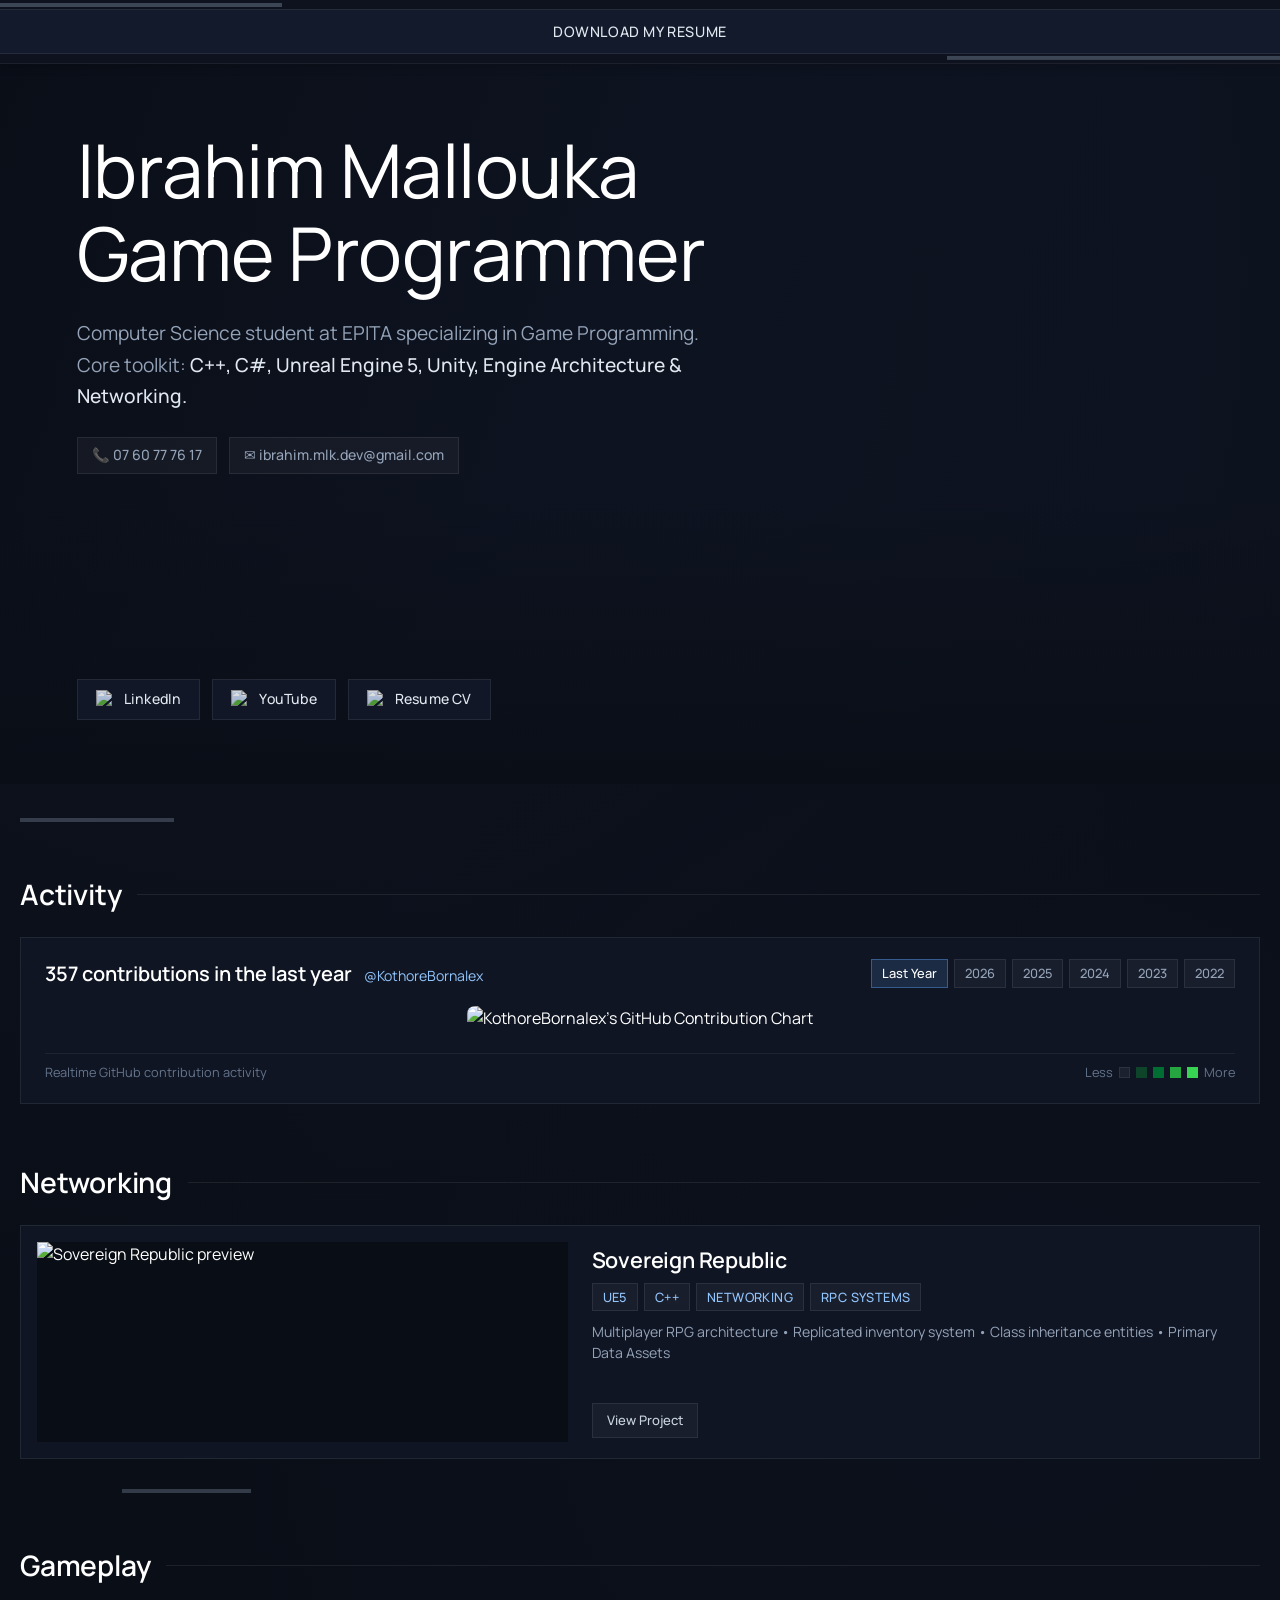
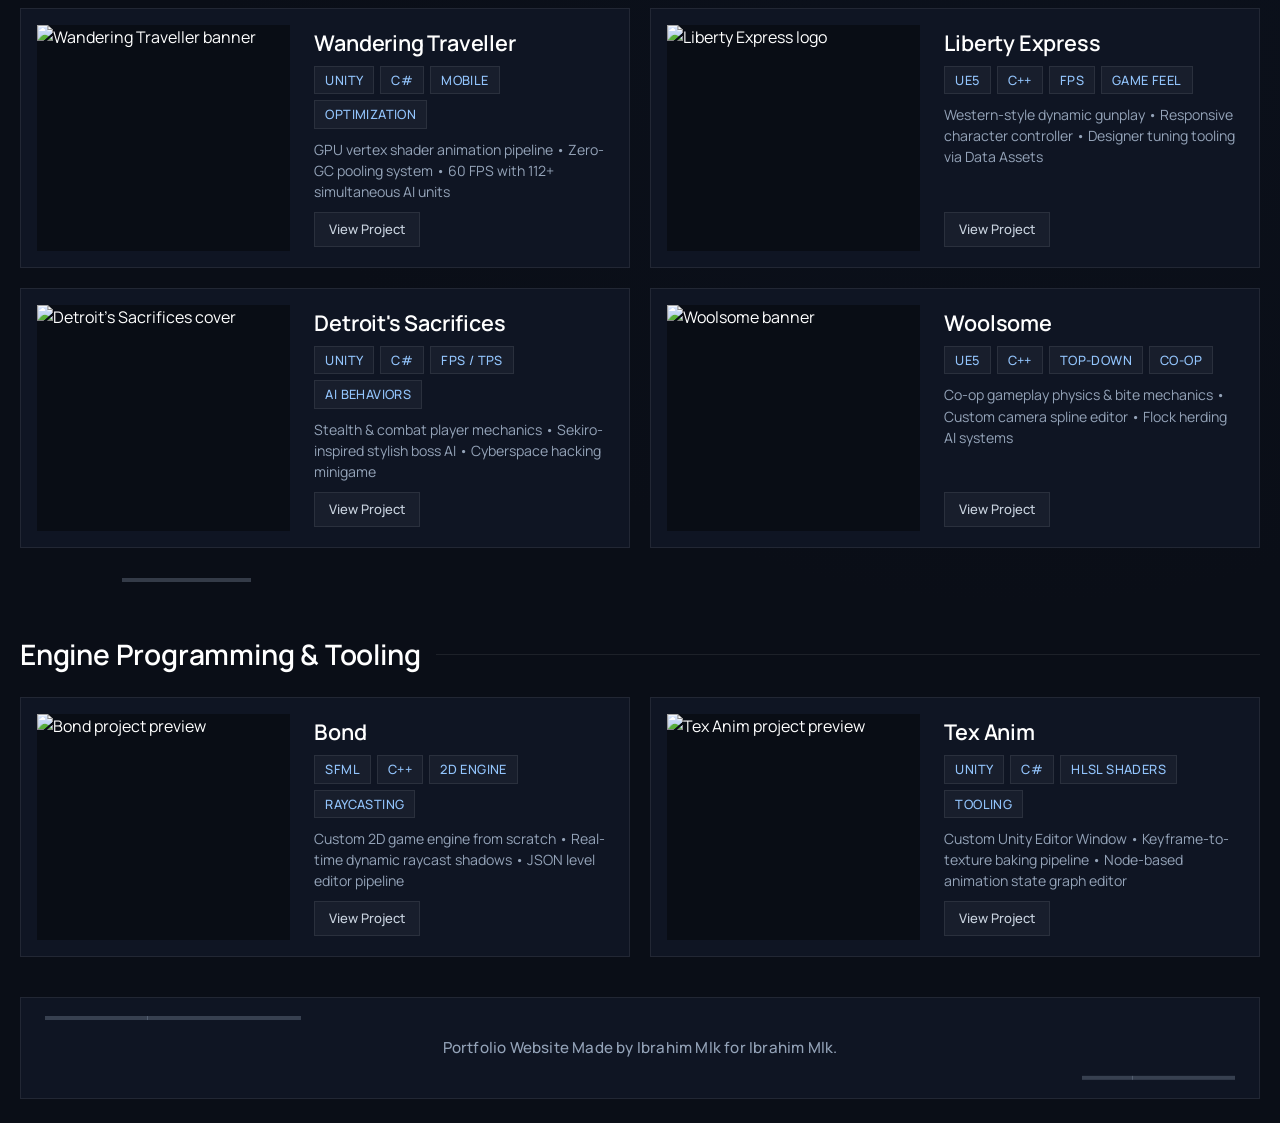
==== index.html @ fbf1d8fc "Cleaner and more pro version" ====
<!DOCTYPE html>
<html lang="en">

    <head>
        <meta charset="UTF-8">
        <meta http-equiv="X-UA-Compatible" content="IE=edge">
        <meta name="viewport" content="width=device-width, initial-scale=1.0">
        <title>Ibrahim Mallouka - Game Programmer Portfolio</title>
        <link rel="stylesheet" href="css/IndexStyle.css">
    </head>

    <body>

        <header class="headerID">
            <div id="globalHeader">
                <ul class="OrderGeometry">
                    <li><div id="whiteGeometry1" class="generalParameters"></div></li>
                    <li><div id="whiteGeometry2" class="generalParameters"></div></li>
                    <li><div id="whiteGeometry3" class="generalParameters"></div></li>
                    <li><div id="whiteGeometry5" class="generalParameters"></div></li>
                    <li><div id="whiteGeometry6" class="generalParameters"></div></li>
                </ul>

                <div class="headerButtonContainer">
                    <a class="headerButton" href="content/CV_MALLOUKA_Ibrahim_GameProgrammer.pdf" download="Mallouka Ibrahim English CV.pdf">
                        DOWNLOAD MY RESUME
                    </a>
                </div>

                <ul class="OrderGeometry2">
                    <li><div id="whiteGeometry7" class="generalParameters"></div></li>
                    <li><div id="whiteGeometry8" class="generalParameters"></div></li>
                    <li><div id="whiteGeometry10" class="generalParameters"></div></li>
                    <li><div id="whiteGeometry11" class="generalParameters"></div></li>
                    <li><div id="whiteGeometry12" class="generalParameters"></div></li>
                </ul>
            </div>
        </header>

        <main>
            <!-- Hero Bento Card -->
            <div class="receptionPart">
                <div class="mainImage">
                    <div>
                        <h1 id="MainTitle">Ibrahim Mallouka<br>Game Programmer</h1>
                        <h2 id="TitleIntro">Computer Science student at EPITA specializing in Game Programming.<br>Core toolkit: <strong>C++, C#, Unreal Engine 5, Unity, Engine Architecture &amp; Networking.</strong></h2>
                        
                        <div id="Details">
                            <span class="contactPill">📞 07 60 77 76 17</span>
                            <span class="contactPill">✉ ibrahim.mlk.dev@gmail.com</span>
                        </div>
                    </div>

                    <div id="Loading"></div>
                    <div id="Loading1"></div>

                    <div class="networkButtons">
                        <a class="networkPill" href="https://www.linkedin.com/in/ibrahim-mallouka/" target="_blank" rel="noopener noreferrer">
                            <img id="Linkedin" src="css/composant/img/ReseauxLogo/Linkedin.png" alt="LinkedIn profile"> LinkedIn
                        </a>
                        <a class="networkPill" href="https://www.youtube.com/@ibrahim_mlk" target="_blank" rel="noopener noreferrer">
                            <img id="Youtube" src="css/composant/img/ReseauxLogo/Youtube.png" alt="YouTube channel"> YouTube
                        </a>
                        <a class="networkPill" href="content/CV_MALLOUKA_Ibrahim_GameProgrammer.pdf" download="Mallouka Ibrahim English CV.pdf">
                            <img id="CVIcon" src="css/composant/img/ReseauxLogo/CV.png" alt="Download CV"> Resume CV
                        </a>
                    </div>
                </div>
            </div>

            <!-- GitHub Activity Calendar Section -->
            <div class="galeryImage" style="padding-bottom: 0;">
                <ul class="OrderGeometry3">
                    <li><div id="whiteGeometryC" class="generalParametersGalery"></div></li>
                    <li><div id="whiteGeometryE" class="generalParametersGalery"></div></li>
                    <li><div id="whiteGeometryF" class="generalParametersGalery"></div></li>
                </ul>

                <div class="ProjectSectionsTitle">Activity</div>

                <div class="githubCalendarCard">
                    <div class="calendarHeader">
                        <div class="calendarTitleWrap">
                            <span id="calendarTotalTitle" class="calendarTitle">357 contributions in the last year</span>
                            <a class="calendarUserTag" href="https://github.com/KothoreBornalex" target="_blank" rel="noopener noreferrer">@KothoreBornalex</a>
                        </div>
                        <div class="calendarNav">
                            <a class="calendarYearPill active" href="#" data-year="last">Last Year</a>
                            <a class="calendarYearPill" href="#" data-year="2026">2026</a>
                            <a class="calendarYearPill" href="#" data-year="2025">2025</a>
                            <a class="calendarYearPill" href="#" data-year="2024">2024</a>
                            <a class="calendarYearPill" href="#" data-year="2023">2023</a>
                            <a class="calendarYearPill" href="#" data-year="2022">2022</a>
                        </div>
                    </div>

                    <div class="calendarGridContainer" id="githubCalendarContent">
                        <!-- Dynamic SVG realtime grid rendered by githubCalendar.js -->
                    </div>

                    <div class="calendarFooter">
                        <a href="https://github.com/KothoreBornalex" target="_blank" rel="noopener noreferrer" style="color: inherit; text-decoration: none;">
                            Realtime GitHub contribution activity
                        </a>
                        <div class="calendarLegend">
                            <span>Less</span>
                            <div class="legendSquare bg-lvl-0"></div>
                            <div class="legendSquare bg-lvl-1"></div>
                            <div class="legendSquare bg-lvl-2"></div>
                            <div class="legendSquare bg-lvl-3"></div>
                            <div class="legendSquare bg-lvl-4"></div>
                            <span>More</span>
                        </div>
                    </div>
                </div>

                <div class="ProjectSectionsTitle" style="margin-top: 3.5rem;">Networking</div>

                <ul class="imagesBarr2">
                    <a class="ProjectButton" href="pageClonesOffensive.html">
                        <div class="cover-image-wrap">
                            <div class="cover-image">
                                <img class="cover_img_loaded" src="css/composant/img/projects/SovereignRepublic/SovSpoiler3.png" alt="Sovereign Republic preview">
                            </div>
                        </div>

                        <div class="details-wrap">
                            <div class="details-inner">
                                <div class="ProjectButtonTitle">Sovereign Republic</div>
                                <div class="ProjectButtonData">
                                    <span class="projectTag">UE5</span>
                                    <span class="projectTag">C++</span>
                                    <span class="projectTag">Networking</span>
                                    <span class="projectTag">RPC Systems</span>
                                </div>
                                <div class="ProjectButtonSkills">Multiplayer RPG architecture • Replicated inventory system • Class inheritance entities • Primary Data Assets</div>
                            </div>
                            <span class="explorePill">View Project</span>
                        </div>
                    </a>
                </ul>

                <ul class="OrderGeometry4">
                    <li><div class="whiteGeometryG" class="generalParametersGalery"></div></li>
                    <li><div id="whiteGeometryH" class="generalParametersGalery"></div></li>
                    <li><div id="whiteGeometryI" class="generalParametersGalery"></div></li>
                    <li><div id="whiteGeometryL" class="generalParametersGalery"></div></li>
                </ul>

                <div class="ProjectSectionsTitle">Gameplay</div>

                <ul class="imagesBarr">
                    <!-- Wandering Traveller -->
                    <a class="ProjectButton" href="pageWanderingTraveller.html">
                        <div class="cover-image-wrap">
                            <div class="cover-image">
                                <img class="cover_img_loaded" src="css/composant/img/projects/WANDERING_TRAVELLER__Banner.png" alt="Wandering Traveller banner">
                            </div>
                        </div>
                        <div class="details-wrap">
                            <div class="details-inner">
                                <div class="ProjectButtonTitle">Wandering Traveller</div>
                                <div class="ProjectButtonData">
                                    <span class="projectTag">Unity</span>
                                    <span class="projectTag">C#</span>
                                    <span class="projectTag">Mobile</span>
                                    <span class="projectTag">Optimization</span>
                                </div>
                                <div class="ProjectButtonSkills">GPU vertex shader animation pipeline • Zero-GC pooling system • 60 FPS with 112+ simultaneous AI units</div>
                            </div>
                            <span class="explorePill">View Project</span>
                        </div>
                    </a>

                    <!-- Liberty Express -->
                    <a class="ProjectButton" href="pageLibertyExpress.html">
                        <div class="cover-image-wrap">
                            <div class="cover-image">
                                <img class="cover_img_loaded" src="css/composant/img/projects/LIBERTYEXPRESS_Logo.png" alt="Liberty Express logo">
                            </div>
                        </div>
                        <div class="details-wrap">
                            <div class="details-inner">
                                <div class="ProjectButtonTitle">Liberty Express</div>
                                <div class="ProjectButtonData">
                                    <span class="projectTag">UE5</span>
                                    <span class="projectTag">C++</span>
                                    <span class="projectTag">FPS</span>
                                    <span class="projectTag">Game Feel</span>
                                </div>
                                <div class="ProjectButtonSkills">Western-style dynamic gunplay • Responsive character controller • Designer tuning tooling via Data Assets</div>
                            </div>
                            <span class="explorePill">View Project</span>
                        </div>
                    </a>
                </ul>

                <ul class="imagesBarr">
                    <!-- Detroit's Sacrifices -->
                    <a class="ProjectButton" href="pageDetroitsSacrifices.html">
                        <div class="cover-image-wrap">
                            <div class="cover-image">
                                <img class="cover_img_loaded" src="css/composant/img/projects/CoverDetroitsSacrifices.png" alt="Detroit's Sacrifices cover">
                            </div>
                        </div>
                        <div class="details-wrap">
                            <div class="details-inner">
                                <div class="ProjectButtonTitle">Detroit's Sacrifices</div>
                                <div class="ProjectButtonData">
                                    <span class="projectTag">Unity</span>
                                    <span class="projectTag">C#</span>
                                    <span class="projectTag">FPS / TPS</span>
                                    <span class="projectTag">AI Behaviors</span>
                                </div>
                                <div class="ProjectButtonSkills">Stealth &amp; combat player mechanics • Sekiro-inspired stylish boss AI • Cyberspace hacking minigame</div>
                            </div>
                            <span class="explorePill">View Project</span>
                        </div>
                    </a>

                    <!-- Woolsome -->
                    <a class="ProjectButton" href="pageWoolsome.html">
                        <div class="cover-image-wrap">
                            <div class="cover-image">
                                <img class="cover_img_loaded" src="css/composant/img/projects/Woolsome/WoolsomeBanner.png" alt="Woolsome banner">
                            </div>
                        </div>
                        <div class="details-wrap">
                            <div class="details-inner">
                                <div class="ProjectButtonTitle">Woolsome</div>
                                <div class="ProjectButtonData">
                                    <span class="projectTag">UE5</span>
                                    <span class="projectTag">C++</span>
                                    <span class="projectTag">Top-Down</span>
                                    <span class="projectTag">Co-op</span>
                                </div>
                                <div class="ProjectButtonSkills">Co-op gameplay physics &amp; bite mechanics • Custom camera spline editor • Flock herding AI systems</div>
                            </div>
                            <span class="explorePill">View Project</span>
                        </div>
                    </a>
                </ul>

                <ul class="OrderGeometry4">
                    <li><div class="whiteGeometryG" class="generalParametersGalery"></div></li>
                    <li><div id="whiteGeometryH" class="generalParametersGalery"></div></li>
                    <li><div id="whiteGeometryI" class="generalParametersGalery"></div></li>
                    <li><div id="whiteGeometryL" class="generalParametersGalery"></div></li>
                </ul>

                <div class="ProjectSectionsTitle">Engine Programming &amp; Tooling</div>

                <ul class="imagesBarr">
                    <!-- Bond -->
                    <a class="ProjectButton" href="pagebond.html">
                        <div class="cover-image-wrap">
                            <div class="cover-image">
                                <img class="cover_img_loaded" src="css/composant/img/projects/SFML_ResultWithoutRaysDebug.png" alt="Bond project preview">
                            </div>
                        </div>
                        <div class="details-wrap">
                            <div class="details-inner">
                                <div class="ProjectButtonTitle">Bond</div>
                                <div class="ProjectButtonData">
                                    <span class="projectTag">SFML</span>
                                    <span class="projectTag">C++</span>
                                    <span class="projectTag">2D Engine</span>
                                    <span class="projectTag">Raycasting</span>
                                </div>
                                <div class="ProjectButtonSkills">Custom 2D game engine from scratch • Real-time dynamic raycast shadows • JSON level editor pipeline</div>
                            </div>
                            <span class="explorePill">View Project</span>
                        </div>
                    </a>

                    <!-- Tex Anim -->
                    <a class="ProjectButton" href="pageTexAnim.html">
                        <div class="cover-image-wrap">
                            <div class="cover-image">
                                <img class="cover_img_loaded" src="css/composant/img/projects/TEXANIM_TexturedAnimation.png" alt="Tex Anim project preview">
                            </div>
                        </div>
                        <div class="details-wrap">
                            <div class="details-inner">
                                <div class="ProjectButtonTitle">Tex Anim</div>
                                <div class="ProjectButtonData">
                                    <span class="projectTag">Unity</span>
                                    <span class="projectTag">C#</span>
                                    <span class="projectTag">HLSL Shaders</span>
                                    <span class="projectTag">Tooling</span>
                                </div>
                                <div class="ProjectButtonSkills">Custom Unity Editor Window • Keyframe-to-texture baking pipeline • Node-based animation state graph editor</div>
                            </div>
                            <span class="explorePill">View Project</span>
                        </div>
                    </a>
                </ul>
            </div>
        </main>

        <footer>
            <div class="leFooter">
                <ul class="OrderGeometry7">
                    <li><div id="whiteGeometryH" class="generalParameters3"></div></li>
                    <li><div id="whiteGeometryI" class="generalParameters3"></div></li>
                    <li><div id="whiteGeometryJ" class="generalParameters3"></div></li>
                    <li><div id="whiteGeometryL" class="generalParameters3"></div></li>
                </ul>

                <h2>Portfolio Website Made by Ibrahim Mlk for Ibrahim Mlk.</h2>

                <ul class="OrderGeometry8">
                    <li><div id="whiteGeometryH" class="generalParameters3"></div></li>
                    <li><div id="whiteGeometryI" class="generalParameters3"></div></li>
                    <li><div id="whiteGeometryK" class="generalParameters3"></div></li>
                </ul>
            </div>
        </footer>

        <script src="js/githubCalendar.js"></script>
    </body>
</html>
---- css/IndexStyle.css ----
@import url('https://fonts.googleapis.com/css2?family=Manrope:wght@300;400;500;600;700;800&family=Space+Grotesk:wght@400;500;600;700&display=swap');
@import url('composant/SingleButtonHeader.css');
@import url('composant/mainImage.css');
@import url('composant/indexNetworkButtons.css');
@import url('composant/galeryImage.css');
@import url('composant/githubCalendar.css');
@import url('composant/skillsPart.css');
@import url('composant/footer.css');
@import url('composant/EngineButtons.css');

:root {
    --bg-main: #0a0e17;
    --bg-surface: #111726;
    --bg-surface-hover: #161f33;
    --bg-card: #0f1523;
    --border-subtle: rgba(255, 255, 255, 0.08);
    --border-hover: rgba(96, 165, 250, 0.4);
    --accent-blue: #60a5fa;
    --accent-sky: #93c5fd;
    --accent-ice: #e2e8f0;
    --text-primary: #ffffff;
    --text-secondary: #94a3b8;
    --text-muted: #64748b;
    --radius-card: 0px;
    --radius-pill: 0px;
    --radius-sm: 0px;
    --shadow-card: 0 4px 20px rgba(0, 0, 0, 0.25);
    --shadow-hover: 0 10px 30px rgba(0, 0, 0, 0.35);
    --transition-smooth: all 0.2s ease;
}

*,
*::before,
*::after {
    margin: 0;
    padding: 0;
    box-sizing: border-box;
}

body {
    font-family: 'Manrope', -apple-system, BlinkMacSystemFont, 'Segoe UI', Roboto, sans-serif;
    background-color: var(--bg-main);
    background-image: 
        radial-gradient(circle at 20% 10%, rgba(30, 45, 75, 0.18) 0%, transparent 40%),
        radial-gradient(circle at 80% 50%, rgba(20, 35, 60, 0.15) 0%, transparent 50%);
    color: var(--text-primary);
    overflow-x: hidden;
    line-height: 1.6;
    -webkit-font-smoothing: antialiased;
}

a {
    color: inherit;
    text-decoration: none;
}

ul {
    list-style: none;
    padding: 0;
    margin: 0;
}

/* Clean Professional Metadata Tag */
.projectTag {
    display: inline-flex;
    align-items: center;
    padding: 3px 10px;
    background: rgba(255, 255, 255, 0.04);
    border: 1px solid var(--border-subtle);
    border-radius: 0;
    font-family: 'Manrope', sans-serif;
    font-size: 0.8rem;
    font-weight: 500;
    letter-spacing: 0.4px;
    color: var(--accent-sky);
    text-transform: uppercase;
    transition: var(--transition-smooth);
}

.projectTag:hover {
    background: rgba(96, 165, 250, 0.1);
    border-color: rgba(96, 165, 250, 0.3);
    color: #ffffff;
}

/* Clean Professional Action Badge */
.actionBadge {
    display: inline-flex;
    align-items: center;
    padding: 8px 16px;
    background: #ffffff;
    color: #0a0e17;
    border-radius: 0;
    font-family: 'Manrope', sans-serif;
    font-size: 0.88rem;
    font-weight: 600;
    letter-spacing: 0.3px;
    transition: var(--transition-smooth);
}

.actionBadge:hover {
    background: var(--accent-blue);
    color: #ffffff;
    transform: translateY(-2px);
}
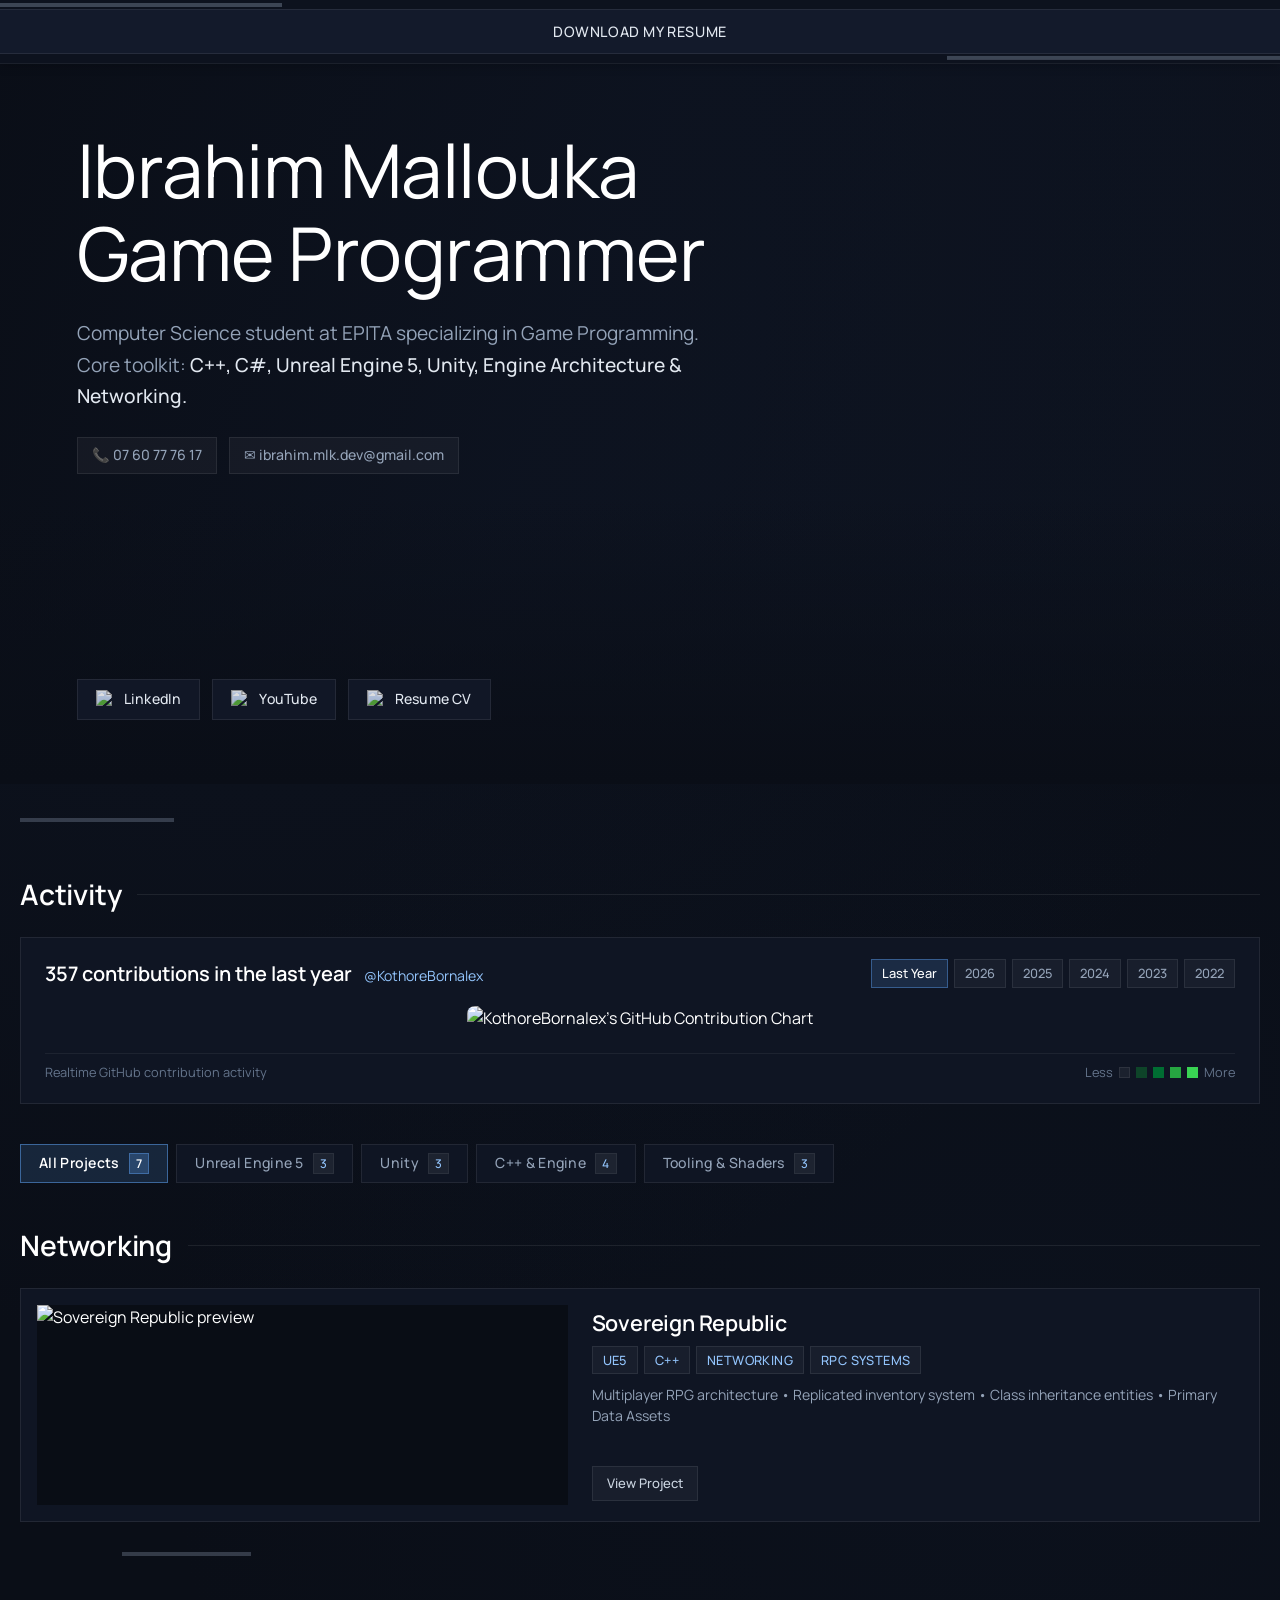
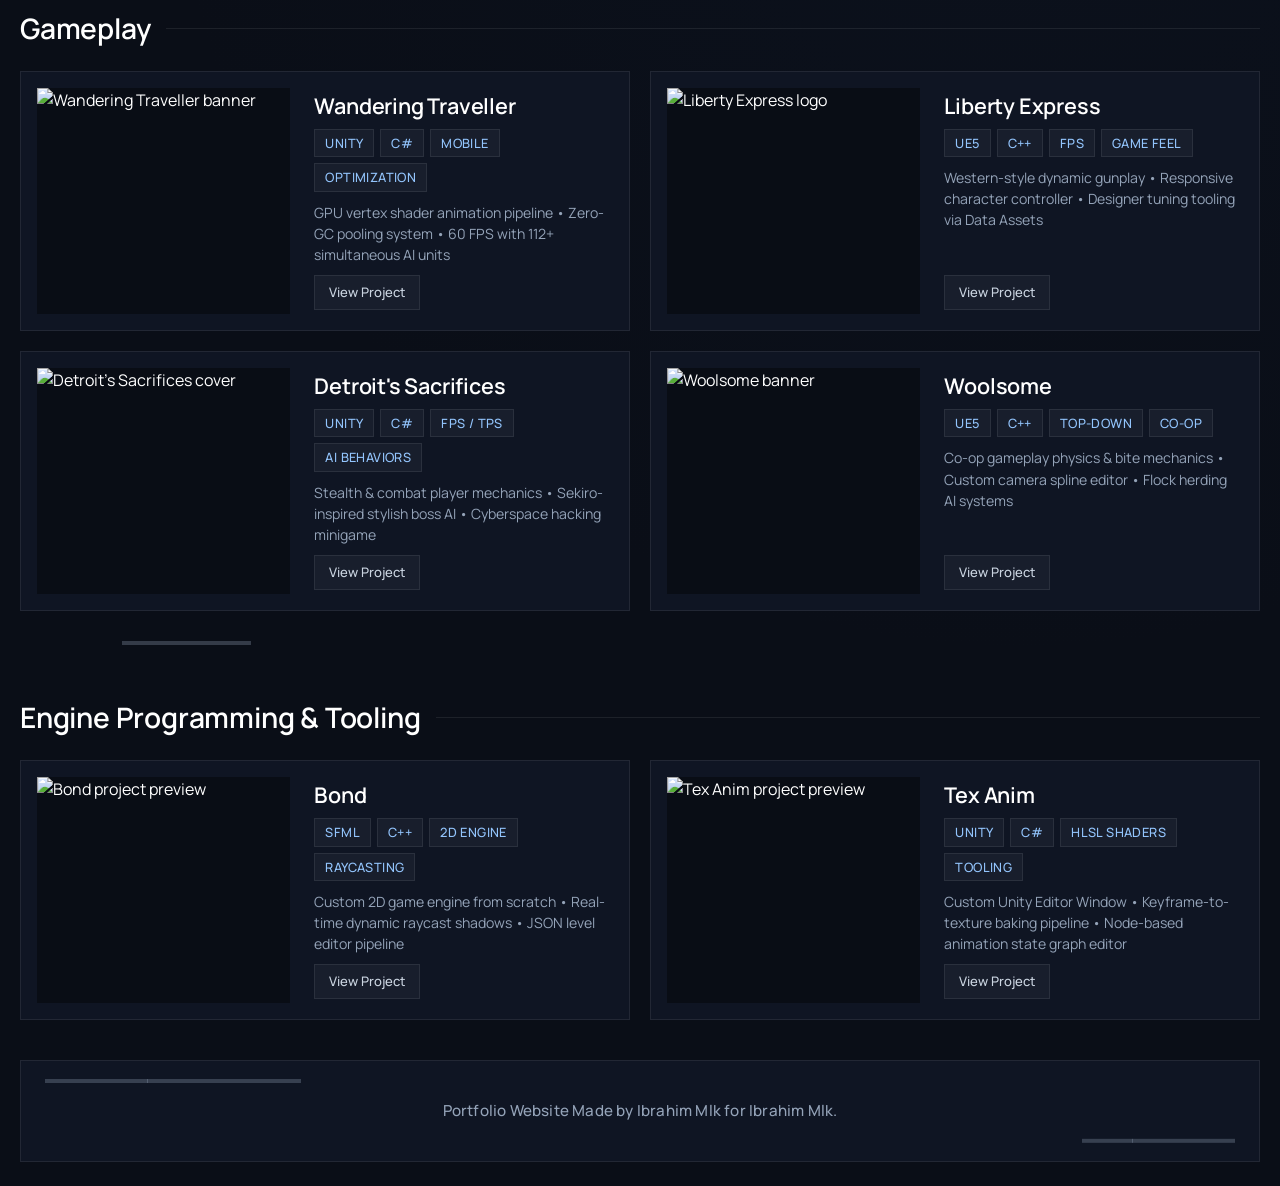
==== commit d7023cfc: "Preview" ====
--- a/index.html
+++ b/index.html
@@ -5,7 +5,29 @@
         <meta charset="UTF-8">
         <meta http-equiv="X-UA-Compatible" content="IE=edge">
         <meta name="viewport" content="width=device-width, initial-scale=1.0">
+        
+        <!-- Primary Meta Tags -->
         <title>Ibrahim Mallouka - Game Programmer Portfolio</title>
+        <meta name="title" content="Ibrahim Mallouka - Game Programmer Portfolio">
+        <meta name="description" content="Portfolio of Ibrahim Mallouka - Computer Science student at EPITA specializing in Game Programming. Core toolkit: C++, C#, Unreal Engine 5, Unity, Engine Architecture, and Network Replication.">
+        
+        <!-- Favicon -->
+        <link rel="icon" type="image/svg+xml" href="favicon.svg">
+        
+        <!-- Open Graph / Facebook / LinkedIn / Discord -->
+        <meta property="og:type" content="website">
+        <meta property="og:url" content="https://kothorebornalex.github.io/CurrentPortfolio/">
+        <meta property="og:title" content="Ibrahim Mallouka - Game Programmer Portfolio">
+        <meta property="og:description" content="Explore gameplay systems, engine architecture, UE5 network replication, and shader tools built in C++ and C#.">
+        <meta property="og:image" content="css/composant/img/astroboy1.jpeg">
+
+        <!-- Twitter Card -->
+        <meta name="twitter:card" content="summary_large_image">
+        <meta name="twitter:url" content="https://kothorebornalex.github.io/CurrentPortfolio/">
+        <meta name="twitter:title" content="Ibrahim Mallouka - Game Programmer Portfolio">
+        <meta name="twitter:description" content="Explore gameplay systems, engine architecture, UE5 network replication, and shader tools built in C++ and C#.">
+        <meta name="twitter:image" content="css/composant/img/astroboy1.jpeg">
+
         <link rel="stylesheet" href="css/IndexStyle.css">
     </head>
 
@@ -114,187 +136,205 @@
                     </div>
                 </div>
 
-                <div class="ProjectSectionsTitle" style="margin-top: 3.5rem;">Networking</div>
-
-                <ul class="imagesBarr2">
-                    <a class="ProjectButton" href="pageClonesOffensive.html">
-                        <div class="cover-image-wrap">
-                            <div class="cover-image">
-                                <img class="cover_img_loaded" src="css/composant/img/projects/SovereignRepublic/SovSpoiler3.png" alt="Sovereign Republic preview">
-                            </div>
-                        </div>
-
-                        <div class="details-wrap">
-                            <div class="details-inner">
-                                <div class="ProjectButtonTitle">Sovereign Republic</div>
-                                <div class="ProjectButtonData">
-                                    <span class="projectTag">UE5</span>
-                                    <span class="projectTag">C++</span>
-                                    <span class="projectTag">Networking</span>
-                                    <span class="projectTag">RPC Systems</span>
-                                </div>
-                                <div class="ProjectButtonSkills">Multiplayer RPG architecture • Replicated inventory system • Class inheritance entities • Primary Data Assets</div>
-                            </div>
-                            <span class="explorePill">View Project</span>
-                        </div>
-                    </a>
-                </ul>
-
-                <ul class="OrderGeometry4">
-                    <li><div class="whiteGeometryG" class="generalParametersGalery"></div></li>
-                    <li><div id="whiteGeometryH" class="generalParametersGalery"></div></li>
-                    <li><div id="whiteGeometryI" class="generalParametersGalery"></div></li>
-                    <li><div id="whiteGeometryL" class="generalParametersGalery"></div></li>
-                </ul>
-
-                <div class="ProjectSectionsTitle">Gameplay</div>
-
-                <ul class="imagesBarr">
-                    <!-- Wandering Traveller -->
-                    <a class="ProjectButton" href="pageWanderingTraveller.html">
-                        <div class="cover-image-wrap">
-                            <div class="cover-image">
-                                <img class="cover_img_loaded" src="css/composant/img/projects/WANDERING_TRAVELLER__Banner.png" alt="Wandering Traveller banner">
-                            </div>
-                        </div>
-                        <div class="details-wrap">
-                            <div class="details-inner">
-                                <div class="ProjectButtonTitle">Wandering Traveller</div>
-                                <div class="ProjectButtonData">
-                                    <span class="projectTag">Unity</span>
-                                    <span class="projectTag">C#</span>
-                                    <span class="projectTag">Mobile</span>
-                                    <span class="projectTag">Optimization</span>
-                                </div>
-                                <div class="ProjectButtonSkills">GPU vertex shader animation pipeline • Zero-GC pooling system • 60 FPS with 112+ simultaneous AI units</div>
-                            </div>
-                            <span class="explorePill">View Project</span>
-                        </div>
-                    </a>
-
-                    <!-- Liberty Express -->
-                    <a class="ProjectButton" href="pageLibertyExpress.html">
-                        <div class="cover-image-wrap">
-                            <div class="cover-image">
-                                <img class="cover_img_loaded" src="css/composant/img/projects/LIBERTYEXPRESS_Logo.png" alt="Liberty Express logo">
-                            </div>
-                        </div>
-                        <div class="details-wrap">
-                            <div class="details-inner">
-                                <div class="ProjectButtonTitle">Liberty Express</div>
-                                <div class="ProjectButtonData">
-                                    <span class="projectTag">UE5</span>
-                                    <span class="projectTag">C++</span>
-                                    <span class="projectTag">FPS</span>
-                                    <span class="projectTag">Game Feel</span>
-                                </div>
-                                <div class="ProjectButtonSkills">Western-style dynamic gunplay • Responsive character controller • Designer tuning tooling via Data Assets</div>
-                            </div>
-                            <span class="explorePill">View Project</span>
-                        </div>
-                    </a>
-                </ul>
-
-                <ul class="imagesBarr">
-                    <!-- Detroit's Sacrifices -->
-                    <a class="ProjectButton" href="pageDetroitsSacrifices.html">
-                        <div class="cover-image-wrap">
-                            <div class="cover-image">
-                                <img class="cover_img_loaded" src="css/composant/img/projects/CoverDetroitsSacrifices.png" alt="Detroit's Sacrifices cover">
-                            </div>
-                        </div>
-                        <div class="details-wrap">
-                            <div class="details-inner">
-                                <div class="ProjectButtonTitle">Detroit's Sacrifices</div>
-                                <div class="ProjectButtonData">
-                                    <span class="projectTag">Unity</span>
-                                    <span class="projectTag">C#</span>
-                                    <span class="projectTag">FPS / TPS</span>
-                                    <span class="projectTag">AI Behaviors</span>
-                                </div>
-                                <div class="ProjectButtonSkills">Stealth &amp; combat player mechanics • Sekiro-inspired stylish boss AI • Cyberspace hacking minigame</div>
-                            </div>
-                            <span class="explorePill">View Project</span>
-                        </div>
-                    </a>
-
-                    <!-- Woolsome -->
-                    <a class="ProjectButton" href="pageWoolsome.html">
-                        <div class="cover-image-wrap">
-                            <div class="cover-image">
-                                <img class="cover_img_loaded" src="css/composant/img/projects/Woolsome/WoolsomeBanner.png" alt="Woolsome banner">
-                            </div>
-                        </div>
-                        <div class="details-wrap">
-                            <div class="details-inner">
-                                <div class="ProjectButtonTitle">Woolsome</div>
-                                <div class="ProjectButtonData">
-                                    <span class="projectTag">UE5</span>
-                                    <span class="projectTag">C++</span>
-                                    <span class="projectTag">Top-Down</span>
-                                    <span class="projectTag">Co-op</span>
-                                </div>
-                                <div class="ProjectButtonSkills">Co-op gameplay physics &amp; bite mechanics • Custom camera spline editor • Flock herding AI systems</div>
-                            </div>
-                            <span class="explorePill">View Project</span>
-                        </div>
-                    </a>
-                </ul>
-
-                <ul class="OrderGeometry4">
-                    <li><div class="whiteGeometryG" class="generalParametersGalery"></div></li>
-                    <li><div id="whiteGeometryH" class="generalParametersGalery"></div></li>
-                    <li><div id="whiteGeometryI" class="generalParametersGalery"></div></li>
-                    <li><div id="whiteGeometryL" class="generalParametersGalery"></div></li>
-                </ul>
-
-                <div class="ProjectSectionsTitle">Engine Programming &amp; Tooling</div>
-
-                <ul class="imagesBarr">
-                    <!-- Bond -->
-                    <a class="ProjectButton" href="pagebond.html">
-                        <div class="cover-image-wrap">
-                            <div class="cover-image">
-                                <img class="cover_img_loaded" src="css/composant/img/projects/SFML_ResultWithoutRaysDebug.png" alt="Bond project preview">
-                            </div>
-                        </div>
-                        <div class="details-wrap">
-                            <div class="details-inner">
-                                <div class="ProjectButtonTitle">Bond</div>
-                                <div class="ProjectButtonData">
-                                    <span class="projectTag">SFML</span>
-                                    <span class="projectTag">C++</span>
-                                    <span class="projectTag">2D Engine</span>
-                                    <span class="projectTag">Raycasting</span>
-                                </div>
-                                <div class="ProjectButtonSkills">Custom 2D game engine from scratch • Real-time dynamic raycast shadows • JSON level editor pipeline</div>
-                            </div>
-                            <span class="explorePill">View Project</span>
-                        </div>
-                    </a>
-
-                    <!-- Tex Anim -->
-                    <a class="ProjectButton" href="pageTexAnim.html">
-                        <div class="cover-image-wrap">
-                            <div class="cover-image">
-                                <img class="cover_img_loaded" src="css/composant/img/projects/TEXANIM_TexturedAnimation.png" alt="Tex Anim project preview">
-                            </div>
-                        </div>
-                        <div class="details-wrap">
-                            <div class="details-inner">
-                                <div class="ProjectButtonTitle">Tex Anim</div>
-                                <div class="ProjectButtonData">
-                                    <span class="projectTag">Unity</span>
-                                    <span class="projectTag">C#</span>
-                                    <span class="projectTag">HLSL Shaders</span>
-                                    <span class="projectTag">Tooling</span>
-                                </div>
-                                <div class="ProjectButtonSkills">Custom Unity Editor Window • Keyframe-to-texture baking pipeline • Node-based animation state graph editor</div>
-                            </div>
-                            <span class="explorePill">View Project</span>
-                        </div>
-                    </a>
-                </ul>
+                <!-- Interactive Project Filter Tabs -->
+                <div class="projectFilterContainer">
+                    <button class="filterTab active" data-filter="all">All Projects <span class="filterCount"></span></button>
+                    <button class="filterTab" data-filter="ue5">Unreal Engine 5 <span class="filterCount"></span></button>
+                    <button class="filterTab" data-filter="unity">Unity <span class="filterCount"></span></button>
+                    <button class="filterTab" data-filter="cpp">C++ &amp; Engine <span class="filterCount"></span></button>
+                    <button class="filterTab" data-filter="tools">Tooling &amp; Shaders <span class="filterCount"></span></button>
+                </div>
+
+                <!-- Section: Networking -->
+                <div class="project-section-group">
+                    <div class="ProjectSectionsTitle">Networking</div>
+
+                    <ul class="imagesBarr2">
+                        <a class="ProjectButton" href="pageClonesOffensive.html" data-category="ue5 cpp networking">
+                            <div class="cover-image-wrap">
+                                <div class="cover-image">
+                                    <img class="cover_img_loaded" src="css/composant/img/projects/SovereignRepublic/SovSpoiler3.png" alt="Sovereign Republic preview">
+                                </div>
+                            </div>
+
+                            <div class="details-wrap">
+                                <div class="details-inner">
+                                    <div class="ProjectButtonTitle">Sovereign Republic</div>
+                                    <div class="ProjectButtonData">
+                                        <span class="projectTag">UE5</span>
+                                        <span class="projectTag">C++</span>
+                                        <span class="projectTag">Networking</span>
+                                        <span class="projectTag">RPC Systems</span>
+                                    </div>
+                                    <div class="ProjectButtonSkills">Multiplayer RPG architecture • Replicated inventory system • Class inheritance entities • Primary Data Assets</div>
+                                </div>
+                                <span class="explorePill">View Project</span>
+                            </div>
+                        </a>
+                    </ul>
+                </div>
+
+                <!-- Section: Gameplay -->
+                <div class="project-section-group">
+                    <ul class="OrderGeometry4 section-divider">
+                        <li><div class="whiteGeometryG" class="generalParametersGalery"></div></li>
+                        <li><div id="whiteGeometryH" class="generalParametersGalery"></div></li>
+                        <li><div id="whiteGeometryI" class="generalParametersGalery"></div></li>
+                        <li><div id="whiteGeometryL" class="generalParametersGalery"></div></li>
+                    </ul>
+
+                    <div class="ProjectSectionsTitle">Gameplay</div>
+
+                    <ul class="imagesBarr">
+                        <!-- Wandering Traveller -->
+                        <a class="ProjectButton" href="pageWanderingTraveller.html" data-category="unity tools optimization mobile">
+                            <div class="cover-image-wrap">
+                                <div class="cover-image">
+                                    <img class="cover_img_loaded" src="css/composant/img/projects/WANDERING_TRAVELLER__Banner.png" alt="Wandering Traveller banner">
+                                </div>
+                            </div>
+                            <div class="details-wrap">
+                                <div class="details-inner">
+                                    <div class="ProjectButtonTitle">Wandering Traveller</div>
+                                    <div class="ProjectButtonData">
+                                        <span class="projectTag">Unity</span>
+                                        <span class="projectTag">C#</span>
+                                        <span class="projectTag">Mobile</span>
+                                        <span class="projectTag">Optimization</span>
+                                    </div>
+                                    <div class="ProjectButtonSkills">GPU vertex shader animation pipeline • Zero-GC pooling system • 60 FPS with 112+ simultaneous AI units</div>
+                                </div>
+                                <span class="explorePill">View Project</span>
+                            </div>
+                        </a>
+
+                        <!-- Liberty Express -->
+                        <a class="ProjectButton" href="pageLibertyExpress.html" data-category="ue5 cpp gameplay">
+                            <div class="cover-image-wrap">
+                                <div class="cover-image">
+                                    <img class="cover_img_loaded" src="css/composant/img/projects/LIBERTYEXPRESS_Logo.png" alt="Liberty Express logo">
+                                </div>
+                            </div>
+                            <div class="details-wrap">
+                                <div class="details-inner">
+                                    <div class="ProjectButtonTitle">Liberty Express</div>
+                                    <div class="ProjectButtonData">
+                                        <span class="projectTag">UE5</span>
+                                        <span class="projectTag">C++</span>
+                                        <span class="projectTag">FPS</span>
+                                        <span class="projectTag">Game Feel</span>
+                                    </div>
+                                    <div class="ProjectButtonSkills">Western-style dynamic gunplay • Responsive character controller • Designer tuning tooling via Data Assets</div>
+                                </div>
+                                <span class="explorePill">View Project</span>
+                            </div>
+                        </a>
+                    </ul>
+
+                    <ul class="imagesBarr">
+                        <!-- Detroit's Sacrifices -->
+                        <a class="ProjectButton" href="pageDetroitsSacrifices.html" data-category="unity gameplay">
+                            <div class="cover-image-wrap">
+                                <div class="cover-image">
+                                    <img class="cover_img_loaded" src="css/composant/img/projects/CoverDetroitsSacrifices.png" alt="Detroit's Sacrifices cover">
+                                </div>
+                            </div>
+                            <div class="details-wrap">
+                                <div class="details-inner">
+                                    <div class="ProjectButtonTitle">Detroit's Sacrifices</div>
+                                    <div class="ProjectButtonData">
+                                        <span class="projectTag">Unity</span>
+                                        <span class="projectTag">C#</span>
+                                        <span class="projectTag">FPS / TPS</span>
+                                        <span class="projectTag">AI Behaviors</span>
+                                    </div>
+                                    <div class="ProjectButtonSkills">Stealth &amp; combat player mechanics • Sekiro-inspired stylish boss AI • Cyberspace hacking minigame</div>
+                                </div>
+                                <span class="explorePill">View Project</span>
+                            </div>
+                        </a>
+
+                        <!-- Woolsome -->
+                        <a class="ProjectButton" href="pageWoolsome.html" data-category="ue5 cpp gameplay">
+                            <div class="cover-image-wrap">
+                                <div class="cover-image">
+                                    <img class="cover_img_loaded" src="css/composant/img/projects/Woolsome/WoolsomeBanner.png" alt="Woolsome banner">
+                                </div>
+                            </div>
+                            <div class="details-wrap">
+                                <div class="details-inner">
+                                    <div class="ProjectButtonTitle">Woolsome</div>
+                                    <div class="ProjectButtonData">
+                                        <span class="projectTag">UE5</span>
+                                        <span class="projectTag">C++</span>
+                                        <span class="projectTag">Top-Down</span>
+                                        <span class="projectTag">Co-op</span>
+                                    </div>
+                                    <div class="ProjectButtonSkills">Co-op gameplay physics &amp; bite mechanics • Custom camera spline editor • Flock herding AI systems</div>
+                                </div>
+                                <span class="explorePill">View Project</span>
+                            </div>
+                        </a>
+                    </ul>
+                </div>
+
+                <!-- Section: Engine Programming & Tooling -->
+                <div class="project-section-group">
+                    <ul class="OrderGeometry4 section-divider">
+                        <li><div class="whiteGeometryG" class="generalParametersGalery"></div></li>
+                        <li><div id="whiteGeometryH" class="generalParametersGalery"></div></li>
+                        <li><div id="whiteGeometryI" class="generalParametersGalery"></div></li>
+                        <li><div id="whiteGeometryL" class="generalParametersGalery"></div></li>
+                    </ul>
+
+                    <div class="ProjectSectionsTitle">Engine Programming &amp; Tooling</div>
+
+                    <ul class="imagesBarr">
+                        <!-- Bond -->
+                        <a class="ProjectButton" href="pagebond.html" data-category="cpp tools engine">
+                            <div class="cover-image-wrap">
+                                <div class="cover-image">
+                                    <img class="cover_img_loaded" src="css/composant/img/projects/SFML_ResultWithoutRaysDebug.png" alt="Bond project preview">
+                                </div>
+                            </div>
+                            <div class="details-wrap">
+                                <div class="details-inner">
+                                    <div class="ProjectButtonTitle">Bond</div>
+                                    <div class="ProjectButtonData">
+                                        <span class="projectTag">SFML</span>
+                                        <span class="projectTag">C++</span>
+                                        <span class="projectTag">2D Engine</span>
+                                        <span class="projectTag">Raycasting</span>
+                                    </div>
+                                    <div class="ProjectButtonSkills">Custom 2D game engine from scratch • Real-time dynamic raycast shadows • JSON level editor pipeline</div>
+                                </div>
+                                <span class="explorePill">View Project</span>
+                            </div>
+                        </a>
+
+                        <!-- Tex Anim -->
+                        <a class="ProjectButton" href="pageTexAnim.html" data-category="unity tools shaders">
+                            <div class="cover-image-wrap">
+                                <div class="cover-image">
+                                    <img class="cover_img_loaded" src="css/composant/img/projects/TEXANIM_TexturedAnimation.png" alt="Tex Anim project preview">
+                                </div>
+                            </div>
+                            <div class="details-wrap">
+                                <div class="details-inner">
+                                    <div class="ProjectButtonTitle">Tex Anim</div>
+                                    <div class="ProjectButtonData">
+                                        <span class="projectTag">Unity</span>
+                                        <span class="projectTag">C#</span>
+                                        <span class="projectTag">HLSL Shaders</span>
+                                        <span class="projectTag">Tooling</span>
+                                    </div>
+                                    <div class="ProjectButtonSkills">Custom Unity Editor Window • Keyframe-to-texture baking pipeline • Node-based animation state graph editor</div>
+                                </div>
+                                <span class="explorePill">View Project</span>
+                            </div>
+                        </a>
+                    </ul>
+                </div>
             </div>
         </main>
 
@@ -318,5 +358,6 @@
         </footer>
 
         <script src="js/githubCalendar.js"></script>
+        <script src="js/projectFilter.js"></script>
     </body>
 </html>
--- a/css/IndexStyle.css
+++ b/css/IndexStyle.css
@@ -4,6 +4,7 @@
 @import url('composant/indexNetworkButtons.css');
 @import url('composant/galeryImage.css');
 @import url('composant/githubCalendar.css');
+@import url('composant/projectFilter.css');
 @import url('composant/skillsPart.css');
 @import url('composant/footer.css');
 @import url('composant/EngineButtons.css');
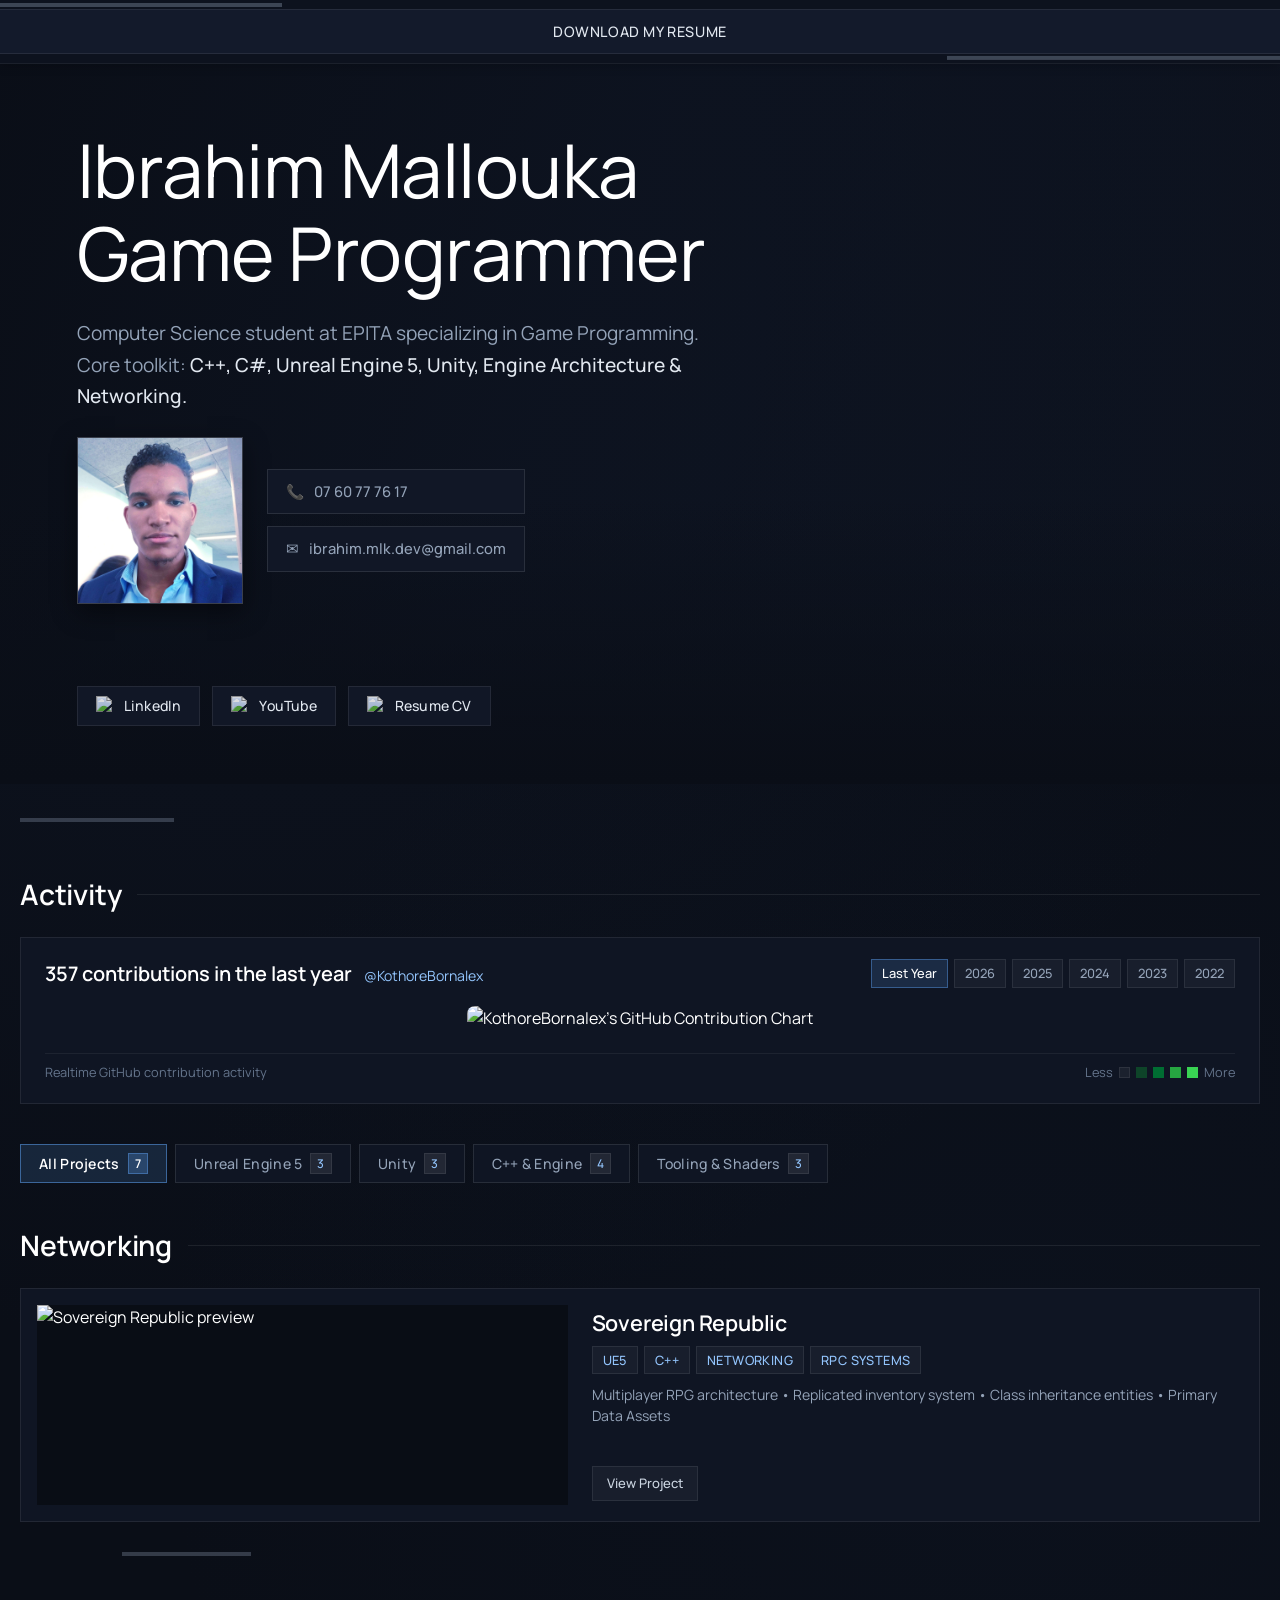
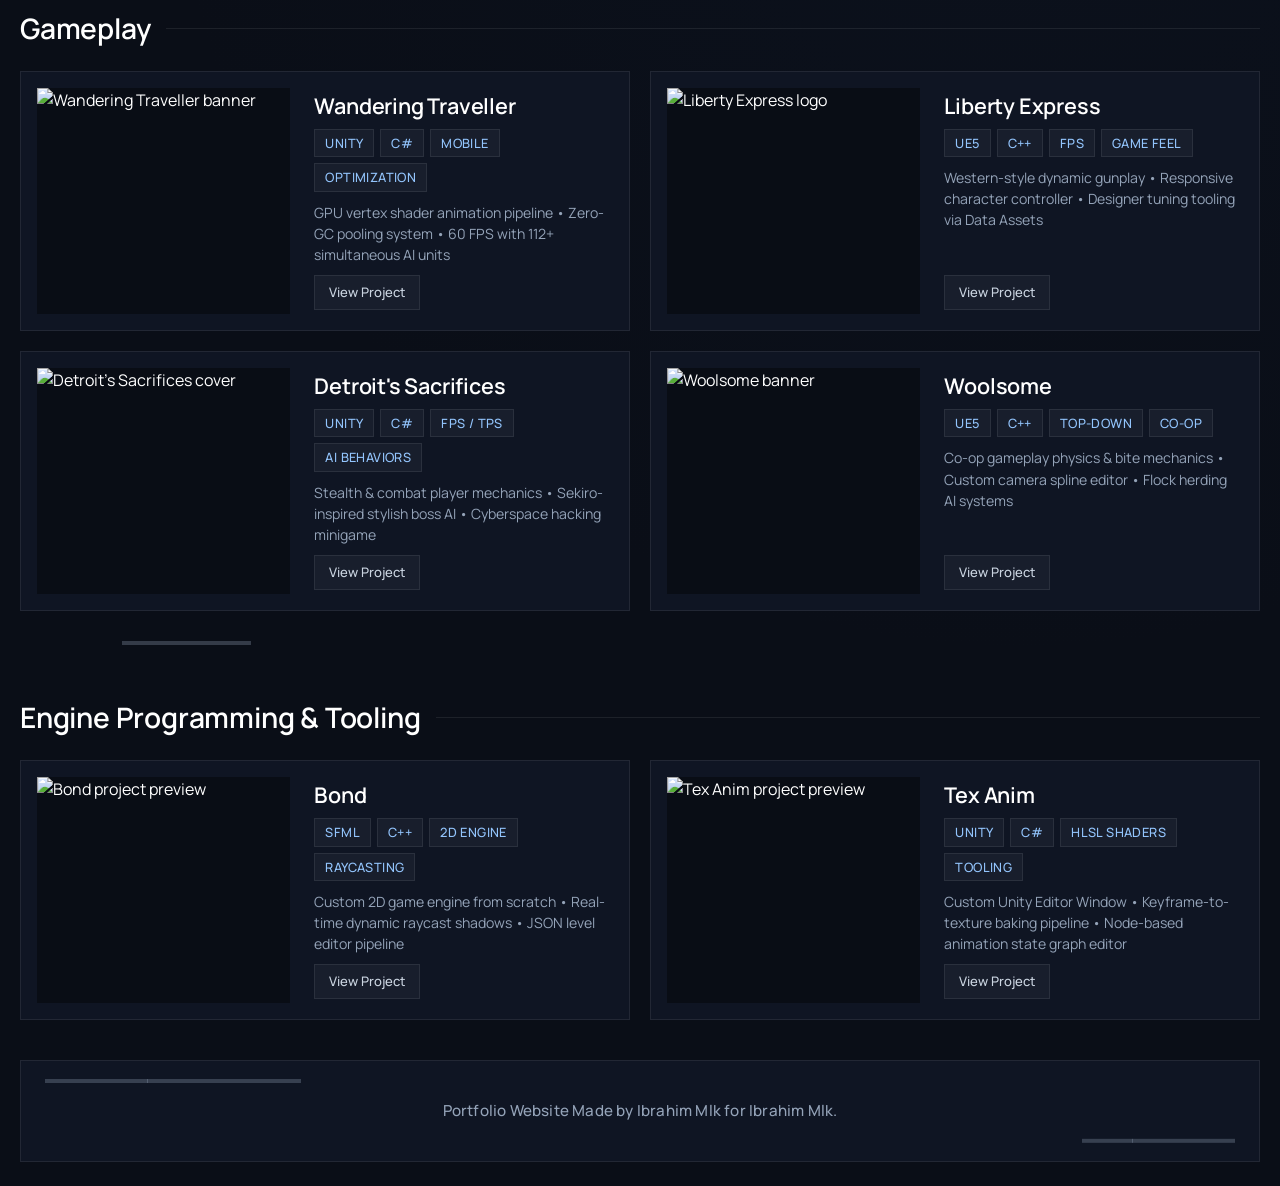
==== commit f28cf083: "Adding pfp" ====
--- a/index.html
+++ b/index.html
@@ -29,6 +29,7 @@
         <meta name="twitter:image" content="css/composant/img/astroboy1.jpeg">
 
         <link rel="stylesheet" href="css/IndexStyle.css">
+        <link rel="stylesheet" href="css/composant/projectFilter.css">
     </head>
 
     <body>
@@ -67,14 +68,18 @@
                         <h1 id="MainTitle">Ibrahim Mallouka<br>Game Programmer</h1>
                         <h2 id="TitleIntro">Computer Science student at EPITA specializing in Game Programming.<br>Core toolkit: <strong>C++, C#, Unreal Engine 5, Unity, Engine Architecture &amp; Networking.</strong></h2>
                         
-                        <div id="Details">
-                            <span class="contactPill">📞 07 60 77 76 17</span>
-                            <span class="contactPill">✉ ibrahim.mlk.dev@gmail.com</span>
+                        <div class="profileContactBlock">
+                            <img class="profileAvatar" src="css/composant/img/IbrahimMallouka.jpg" alt="Ibrahim Mallouka">
+                            <div id="Details" class="contactColumn">
+                                <a class="contactPill" href="tel:+33760777617">
+                                    <span>📞</span> 07 60 77 76 17
+                                </a>
+                                <a class="contactPill" href="mailto:ibrahim.mlk.dev@gmail.com">
+                                    <span>✉</span> ibrahim.mlk.dev@gmail.com
+                                </a>
+                            </div>
                         </div>
                     </div>
-
-                    <div id="Loading"></div>
-                    <div id="Loading1"></div>
 
                     <div class="networkButtons">
                         <a class="networkPill" href="https://www.linkedin.com/in/ibrahim-mallouka/" target="_blank" rel="noopener noreferrer">
@@ -138,11 +143,11 @@
 
                 <!-- Interactive Project Filter Tabs -->
                 <div class="projectFilterContainer">
-                    <button class="filterTab active" data-filter="all">All Projects <span class="filterCount"></span></button>
-                    <button class="filterTab" data-filter="ue5">Unreal Engine 5 <span class="filterCount"></span></button>
-                    <button class="filterTab" data-filter="unity">Unity <span class="filterCount"></span></button>
-                    <button class="filterTab" data-filter="cpp">C++ &amp; Engine <span class="filterCount"></span></button>
-                    <button class="filterTab" data-filter="tools">Tooling &amp; Shaders <span class="filterCount"></span></button>
+                    <button type="button" class="filterTab active" data-filter="all">All Projects <span class="filterCount"></span></button>
+                    <button type="button" class="filterTab" data-filter="ue5">Unreal Engine 5 <span class="filterCount"></span></button>
+                    <button type="button" class="filterTab" data-filter="unity">Unity <span class="filterCount"></span></button>
+                    <button type="button" class="filterTab" data-filter="cpp">C++ &amp; Engine <span class="filterCount"></span></button>
+                    <button type="button" class="filterTab" data-filter="tools">Tooling &amp; Shaders <span class="filterCount"></span></button>
                 </div>
 
                 <!-- Section: Networking -->
--- a/css/composant/projectFilter.css
+++ b/css/composant/projectFilter.css
@@ -0,0 +1,92 @@
+.projectFilterContainer {
+    display: flex;
+    flex-wrap: wrap;
+    gap: 8px;
+    margin: 2.5rem 0 1.5rem 0;
+    padding: 0;
+    align-items: center;
+}
+
+button.filterTab,
+.filterTab {
+    appearance: none;
+    -webkit-appearance: none;
+    -moz-appearance: none;
+    background: #0f1523;
+    border: 1px solid rgba(255, 255, 255, 0.1);
+    color: #94a3b8;
+    padding: 8px 18px;
+    font-family: 'Manrope', -apple-system, sans-serif;
+    font-size: 0.88rem;
+    font-weight: 500;
+    letter-spacing: 0.3px;
+    cursor: pointer;
+    border-radius: 0;
+    transition: all 0.2s ease;
+    display: inline-flex;
+    align-items: center;
+    gap: 8px;
+    box-sizing: border-box;
+    outline: none;
+    box-shadow: none;
+    line-height: normal;
+}
+
+button.filterTab:hover,
+.filterTab:hover {
+    background: #151e30;
+    color: #ffffff;
+    border-color: rgba(255, 255, 255, 0.22);
+}
+
+button.filterTab.active,
+.filterTab.active {
+    background: rgba(96, 165, 250, 0.15);
+    border-color: rgba(96, 165, 250, 0.5);
+    color: #ffffff;
+    font-weight: 600;
+}
+
+.filterCount {
+    display: inline-block;
+    font-size: 0.75rem;
+    padding: 1px 6px;
+    background: rgba(255, 255, 255, 0.08);
+    color: var(--accent-sky, #93c5fd);
+    border: 1px solid rgba(255, 255, 255, 0.08);
+    border-radius: 0;
+}
+
+button.filterTab.active .filterCount,
+.filterTab.active .filterCount {
+    background: rgba(96, 165, 250, 0.25);
+    color: #ffffff;
+    border-color: rgba(96, 165, 250, 0.4);
+}
+
+/* Smooth filtering transition on project cards */
+.ProjectButton {
+    transition: opacity 0.25s ease, transform 0.25s ease, background-color 0.2s ease, border-color 0.2s ease;
+}
+
+.ProjectButton.filter-hidden {
+    display: none !important;
+}
+
+.project-section-group.filter-hidden,
+.ProjectSectionsTitle.filter-hidden,
+.section-divider.filter-hidden {
+    display: none !important;
+}
+
+@media (max-width: 600px) {
+    .projectFilterContainer {
+        gap: 6px;
+    }
+
+    button.filterTab,
+    .filterTab {
+        padding: 6px 12px;
+        font-size: 0.82rem;
+    }
+}
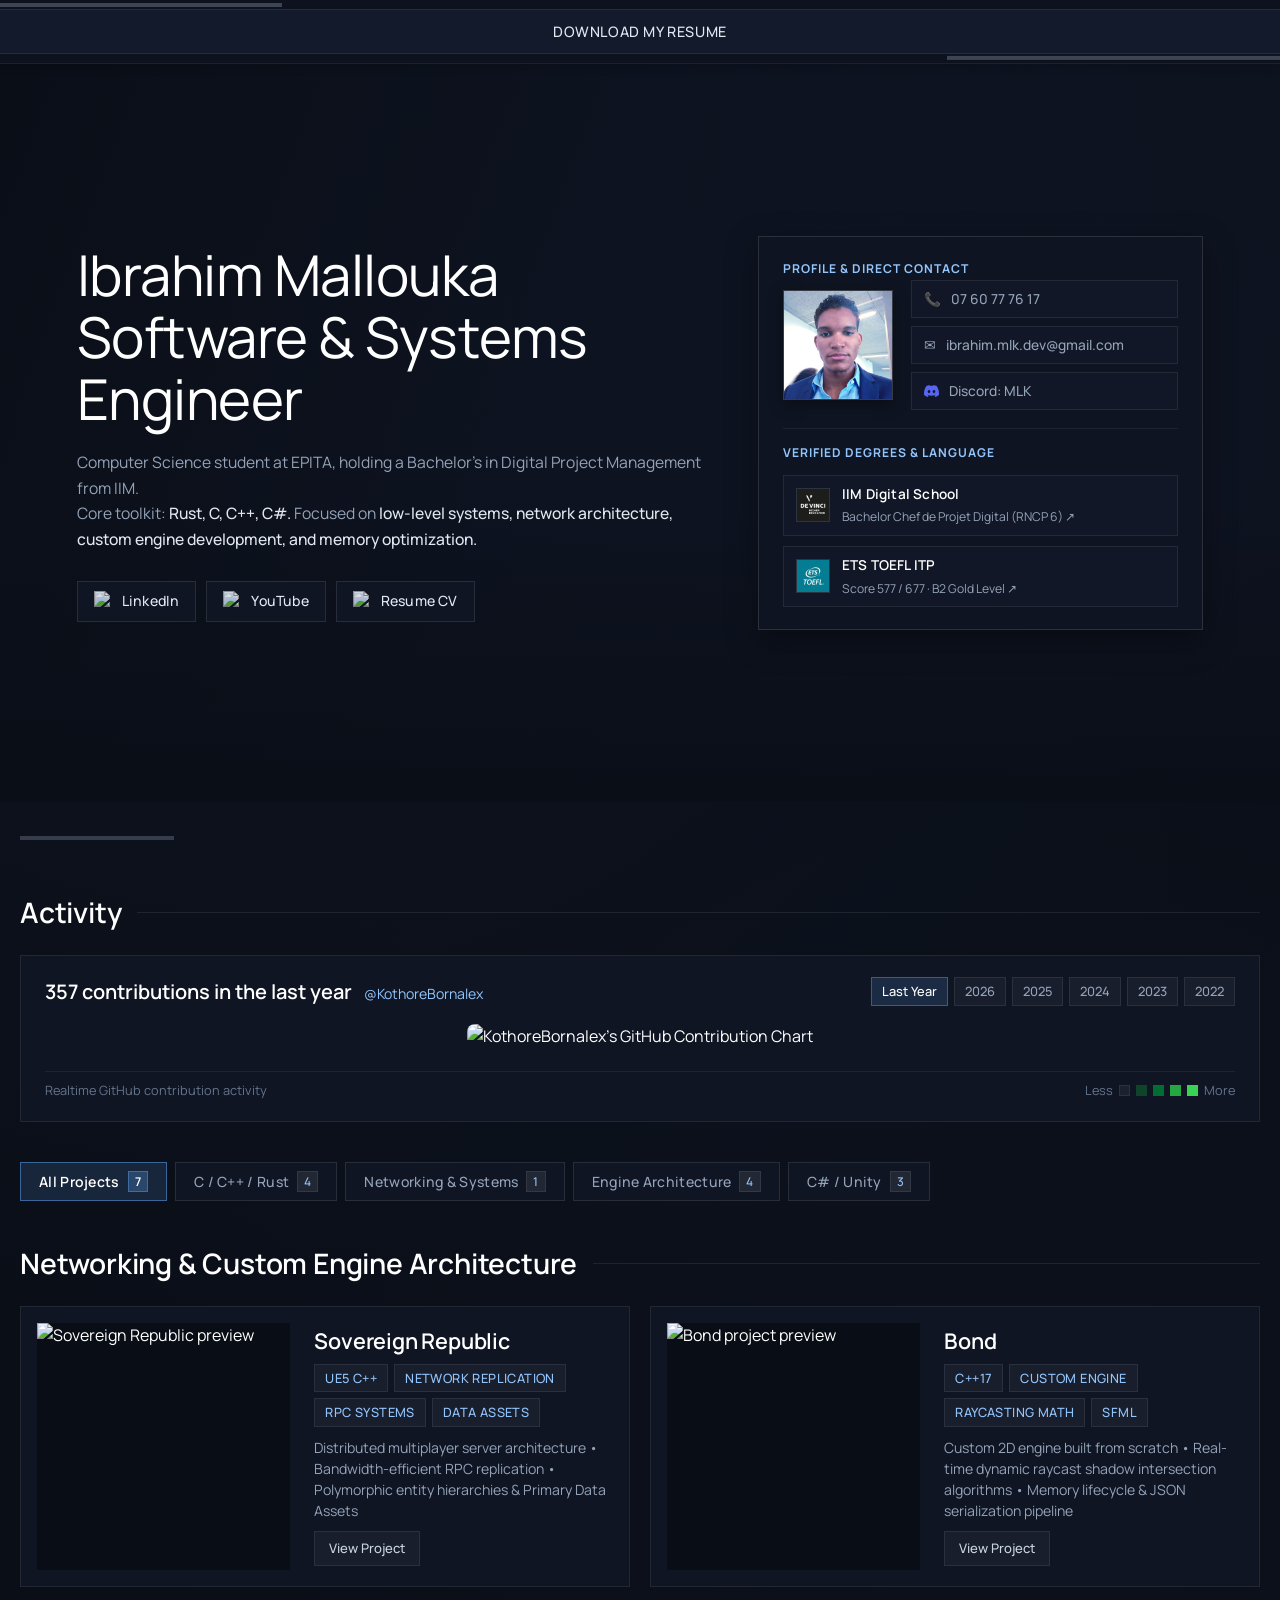
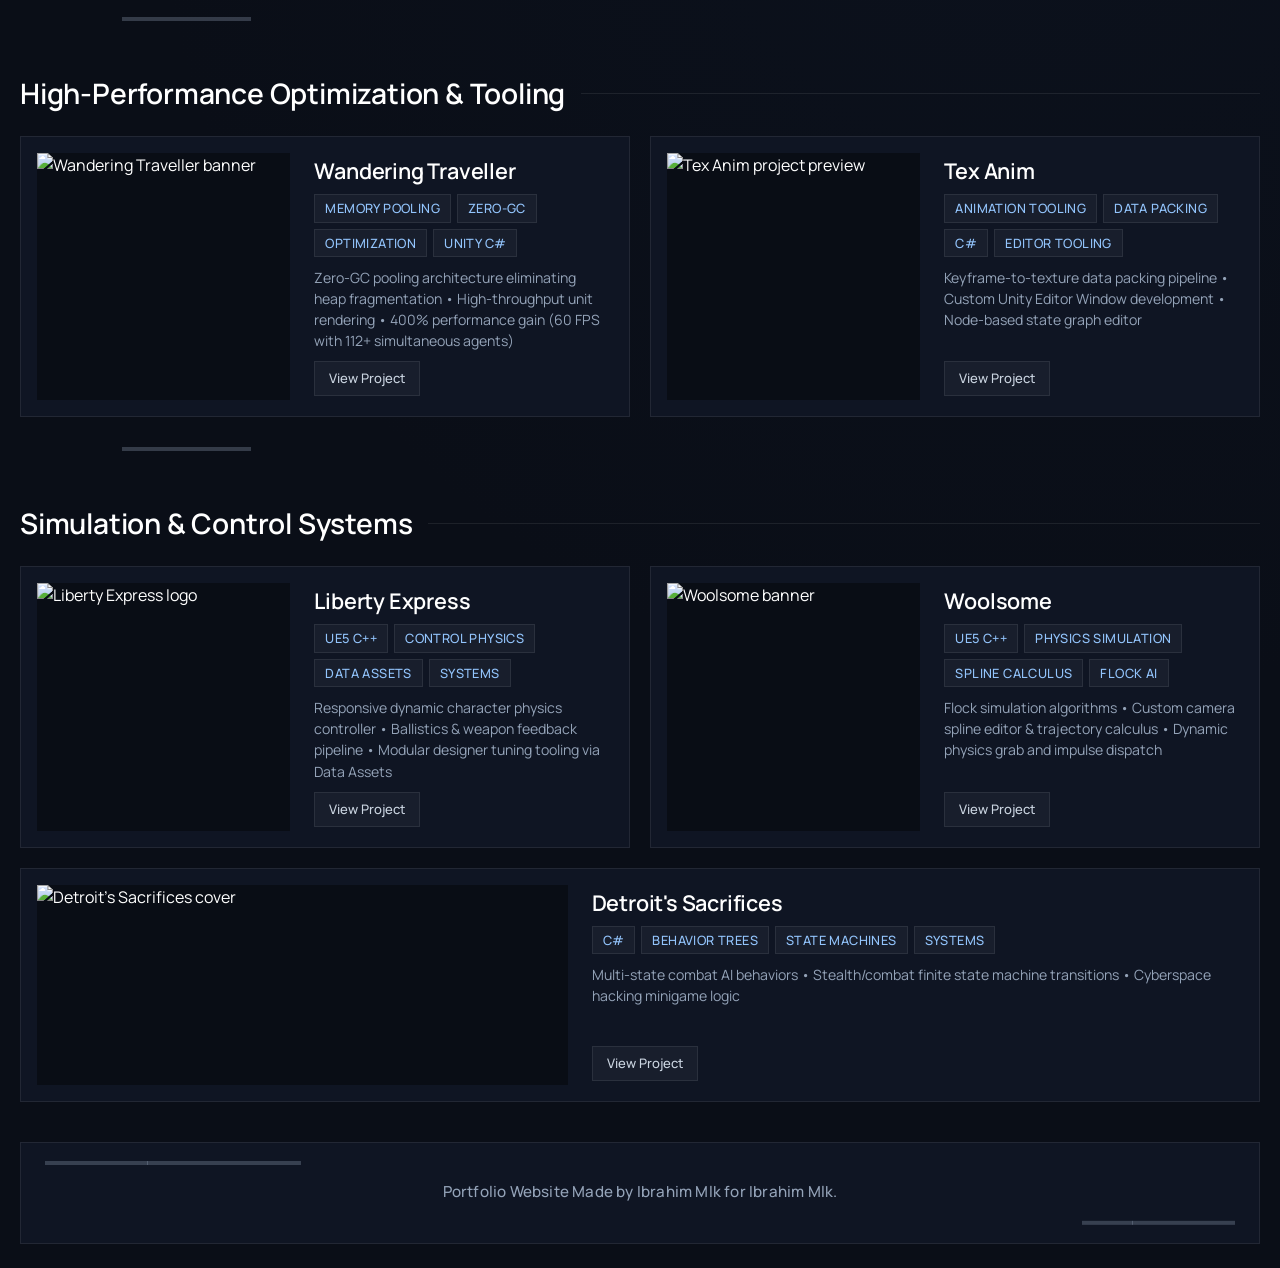
==== commit e459b841: "Adding degree" ====
--- a/index.html
+++ b/index.html
@@ -7,9 +7,9 @@
         <meta name="viewport" content="width=device-width, initial-scale=1.0">
         
         <!-- Primary Meta Tags -->
-        <title>Ibrahim Mallouka - Game Programmer Portfolio</title>
-        <meta name="title" content="Ibrahim Mallouka - Game Programmer Portfolio">
-        <meta name="description" content="Portfolio of Ibrahim Mallouka - Computer Science student at EPITA specializing in Game Programming. Core toolkit: C++, C#, Unreal Engine 5, Unity, Engine Architecture, and Network Replication.">
+        <title>Ibrahim Mallouka - Software &amp; Systems Engineer</title>
+        <meta name="title" content="Ibrahim Mallouka - Software &amp; Systems Engineer">
+        <meta name="description" content="Portfolio of Ibrahim Mallouka - Computer Science student at EPITA with a Bachelor's in Digital Project Management (IIM). Proficient in Rust, C, C++, and C# with a focus on systems programming, network architecture, custom engine development, and memory optimization.">
         
         <!-- Favicon -->
         <link rel="icon" type="image/svg+xml" href="favicon.svg">
@@ -17,15 +17,15 @@
         <!-- Open Graph / Facebook / LinkedIn / Discord -->
         <meta property="og:type" content="website">
         <meta property="og:url" content="https://kothorebornalex.github.io/CurrentPortfolio/">
-        <meta property="og:title" content="Ibrahim Mallouka - Game Programmer Portfolio">
-        <meta property="og:description" content="Explore gameplay systems, engine architecture, UE5 network replication, and shader tools built in C++ and C#.">
+        <meta property="og:title" content="Ibrahim Mallouka - Software &amp; Systems Engineer">
+        <meta property="og:description" content="Rust, C, C++, C# • Systems programming, network architecture &amp; replication, custom engine development, and memory optimization.">
         <meta property="og:image" content="css/composant/img/astroboy1.jpeg">
 
         <!-- Twitter Card -->
         <meta name="twitter:card" content="summary_large_image">
         <meta name="twitter:url" content="https://kothorebornalex.github.io/CurrentPortfolio/">
-        <meta name="twitter:title" content="Ibrahim Mallouka - Game Programmer Portfolio">
-        <meta name="twitter:description" content="Explore gameplay systems, engine architecture, UE5 network replication, and shader tools built in C++ and C#.">
+        <meta name="twitter:title" content="Ibrahim Mallouka - Software &amp; Systems Engineer">
+        <meta name="twitter:description" content="Rust, C, C++, C# • Systems programming, network architecture &amp; replication, custom engine development, and memory optimization.">
         <meta name="twitter:image" content="css/composant/img/astroboy1.jpeg">
 
         <link rel="stylesheet" href="css/IndexStyle.css">
@@ -64,33 +64,65 @@
             <!-- Hero Bento Card -->
             <div class="receptionPart">
                 <div class="mainImage">
-                    <div>
-                        <h1 id="MainTitle">Ibrahim Mallouka<br>Game Programmer</h1>
-                        <h2 id="TitleIntro">Computer Science student at EPITA specializing in Game Programming.<br>Core toolkit: <strong>C++, C#, Unreal Engine 5, Unity, Engine Architecture &amp; Networking.</strong></h2>
-                        
-                        <div class="profileContactBlock">
-                            <img class="profileAvatar" src="css/composant/img/IbrahimMallouka.jpg" alt="Ibrahim Mallouka">
-                            <div id="Details" class="contactColumn">
-                                <a class="contactPill" href="tel:+33760777617">
-                                    <span>📞</span> 07 60 77 76 17
+                    <div class="heroColumnsContainer">
+                        <!-- Left Column: Typography, Bio & Social Actions -->
+                        <div class="heroLeftCol">
+                            <h1 id="MainTitle">Ibrahim Mallouka<br>Software &amp; Systems Engineer</h1>
+                            <h2 id="TitleIntro">Computer Science student at EPITA, holding a Bachelor's in Digital Project Management from IIM.<br>Core toolkit: <strong>Rust, C, C++, C#.</strong> Focused on <strong>low-level systems, network architecture, custom engine development, and memory optimization.</strong></h2>
+                            
+                            <div class="heroLeftSocials">
+                                <a class="networkPill" href="https://www.linkedin.com/in/ibrahimmallouka/" target="_blank" rel="noopener noreferrer">
+                                    <img id="Linkedin" src="css/composant/img/ReseauxLogo/Linkedin.png" alt="LinkedIn profile"> LinkedIn
                                 </a>
-                                <a class="contactPill" href="mailto:ibrahim.mlk.dev@gmail.com">
-                                    <span>✉</span> ibrahim.mlk.dev@gmail.com
+                                <a class="networkPill" href="https://www.youtube.com/@ibrahim_mlk" target="_blank" rel="noopener noreferrer">
+                                    <img id="Youtube" src="css/composant/img/ReseauxLogo/Youtube.png" alt="YouTube channel"> YouTube
                                 </a>
+                                <a class="networkPill" href="content/CV_MALLOUKA_Ibrahim_GameProgrammer.pdf" download="Mallouka Ibrahim English CV.pdf">
+                                    <img id="CVIcon" src="css/composant/img/ReseauxLogo/CV.png" alt="Download CV"> Resume CV
+                                </a>
                             </div>
                         </div>
-                    </div>
-
-                    <div class="networkButtons">
-                        <a class="networkPill" href="https://www.linkedin.com/in/ibrahim-mallouka/" target="_blank" rel="noopener noreferrer">
-                            <img id="Linkedin" src="css/composant/img/ReseauxLogo/Linkedin.png" alt="LinkedIn profile"> LinkedIn
-                        </a>
-                        <a class="networkPill" href="https://www.youtube.com/@ibrahim_mlk" target="_blank" rel="noopener noreferrer">
-                            <img id="Youtube" src="css/composant/img/ReseauxLogo/Youtube.png" alt="YouTube channel"> YouTube
-                        </a>
-                        <a class="networkPill" href="content/CV_MALLOUKA_Ibrahim_GameProgrammer.pdf" download="Mallouka Ibrahim English CV.pdf">
-                            <img id="CVIcon" src="css/composant/img/ReseauxLogo/CV.png" alt="Download CV"> Resume CV
-                        </a>
+
+                        <!-- Right Column: Profile, Direct Contacts & Verified Credentials Card -->
+                        <div class="heroRightCol">
+                            <div class="heroProfileCard">
+                                <div>
+                                    <div class="heroCardHeader">Profile &amp; Direct Contact</div>
+                                    <div class="profileContactBlock">
+                                        <img class="profileAvatar" src="css/composant/img/IbrahimMallouka.jpg" alt="Ibrahim Mallouka">
+                                        <div id="Details" class="contactColumn">
+                                            <a class="contactPill" href="tel:+33760777617">
+                                                <span>📞</span> 07 60 77 76 17
+                                            </a>
+                                            <a class="contactPill" href="mailto:ibrahim.mlk.dev@gmail.com">
+                                                <span>✉</span> ibrahim.mlk.dev@gmail.com
+                                            </a>
+                                            <span class="contactPill" title="Discord handle">
+                                                <img src="css/composant/img/ReseauxLogo/discord.svg" alt="Discord"> Discord: MLK
+                                            </span>
+                                        </div>
+                                    </div>
+                                </div>
+
+                                <div class="credentialsColumn">
+                                    <div class="heroCardHeader">Verified Degrees &amp; Language</div>
+                                    <a class="credentialPill" href="css/composant/img/degrees/CertificatDiplômeIIM_ChefProjetDigital.pdf" target="_blank" rel="noopener noreferrer" title="View Official Certificate">
+                                        <img class="credLogo" src="css/composant/img/Logos/devinci_icon.jpg" alt="IIM De Vinci logo">
+                                        <div class="credInfo">
+                                            <span class="credTitle">IIM Digital School</span>
+                                            <span class="credSub">Bachelor Chef de Projet Digital (RNCP 6) ↗</span>
+                                        </div>
+                                    </a>
+                                    <a class="credentialPill" href="css/composant/img/degrees/Diplôme_TOEFL_ITP.pdf" target="_blank" rel="noopener noreferrer" title="View Official TOEFL Score Report">
+                                        <img class="credLogo" src="css/composant/img/Logos/TOEFL.jpg" alt="TOEFL logo">
+                                        <div class="credInfo">
+                                            <span class="credTitle">ETS TOEFL ITP</span>
+                                            <span class="credSub">Score 577 / 677 · B2 Gold Level ↗</span>
+                                        </div>
+                                    </a>
+                                </div>
+                            </div>
+                        </div>
                     </div>
                 </div>
             </div>
@@ -144,42 +176,64 @@
                 <!-- Interactive Project Filter Tabs -->
                 <div class="projectFilterContainer">
                     <button type="button" class="filterTab active" data-filter="all">All Projects <span class="filterCount"></span></button>
-                    <button type="button" class="filterTab" data-filter="ue5">Unreal Engine 5 <span class="filterCount"></span></button>
-                    <button type="button" class="filterTab" data-filter="unity">Unity <span class="filterCount"></span></button>
-                    <button type="button" class="filterTab" data-filter="cpp">C++ &amp; Engine <span class="filterCount"></span></button>
-                    <button type="button" class="filterTab" data-filter="tools">Tooling &amp; Shaders <span class="filterCount"></span></button>
-                </div>
-
-                <!-- Section: Networking -->
+                    <button type="button" class="filterTab" data-filter="cpp-rust">C / C++ / Rust <span class="filterCount"></span></button>
+                    <button type="button" class="filterTab" data-filter="network">Networking &amp; Systems <span class="filterCount"></span></button>
+                    <button type="button" class="filterTab" data-filter="engine">Engine Architecture <span class="filterCount"></span></button>
+                    <button type="button" class="filterTab" data-filter="csharp">C# / Unity <span class="filterCount"></span></button>
+                </div>
+
+                <!-- Section: Networking & Custom Engine Architecture -->
                 <div class="project-section-group">
-                    <div class="ProjectSectionsTitle">Networking</div>
-
-                    <ul class="imagesBarr2">
-                        <a class="ProjectButton" href="pageClonesOffensive.html" data-category="ue5 cpp networking">
+                    <div class="ProjectSectionsTitle">Networking &amp; Custom Engine Architecture</div>
+
+                    <ul class="imagesBarr">
+                        <!-- Sovereign Republic -->
+                        <a class="ProjectButton" href="pageClonesOffensive.html" data-category="cpp-rust network engine">
                             <div class="cover-image-wrap">
                                 <div class="cover-image">
                                     <img class="cover_img_loaded" src="css/composant/img/projects/SovereignRepublic/SovSpoiler3.png" alt="Sovereign Republic preview">
                                 </div>
                             </div>
-
                             <div class="details-wrap">
                                 <div class="details-inner">
                                     <div class="ProjectButtonTitle">Sovereign Republic</div>
                                     <div class="ProjectButtonData">
-                                        <span class="projectTag">UE5</span>
-                                        <span class="projectTag">C++</span>
-                                        <span class="projectTag">Networking</span>
+                                        <span class="projectTag">UE5 C++</span>
+                                        <span class="projectTag">Network Replication</span>
                                         <span class="projectTag">RPC Systems</span>
-                                    </div>
-                                    <div class="ProjectButtonSkills">Multiplayer RPG architecture • Replicated inventory system • Class inheritance entities • Primary Data Assets</div>
-                                </div>
-                                <span class="explorePill">View Project</span>
-                            </div>
-                        </a>
-                    </ul>
-                </div>
-
-                <!-- Section: Gameplay -->
+                                        <span class="projectTag">Data Assets</span>
+                                    </div>
+                                    <div class="ProjectButtonSkills">Distributed multiplayer server architecture • Bandwidth-efficient RPC replication • Polymorphic entity hierarchies &amp; Primary Data Assets</div>
+                                </div>
+                                <span class="explorePill">View Project</span>
+                            </div>
+                        </a>
+
+                        <!-- Bond -->
+                        <a class="ProjectButton" href="pagebond.html" data-category="cpp-rust engine">
+                            <div class="cover-image-wrap">
+                                <div class="cover-image">
+                                    <img class="cover_img_loaded" src="css/composant/img/projects/SFML_ResultWithoutRaysDebug.png" alt="Bond project preview">
+                                </div>
+                            </div>
+                            <div class="details-wrap">
+                                <div class="details-inner">
+                                    <div class="ProjectButtonTitle">Bond</div>
+                                    <div class="ProjectButtonData">
+                                        <span class="projectTag">C++17</span>
+                                        <span class="projectTag">Custom Engine</span>
+                                        <span class="projectTag">Raycasting Math</span>
+                                        <span class="projectTag">SFML</span>
+                                    </div>
+                                    <div class="ProjectButtonSkills">Custom 2D engine built from scratch • Real-time dynamic raycast shadow intersection algorithms • Memory lifecycle &amp; JSON serialization pipeline</div>
+                                </div>
+                                <span class="explorePill">View Project</span>
+                            </div>
+                        </a>
+                    </ul>
+                </div>
+
+                <!-- Section: High-Performance Optimization & Tooling -->
                 <div class="project-section-group">
                     <ul class="OrderGeometry4 section-divider">
                         <li><div class="whiteGeometryG" class="generalParametersGalery"></div></li>
@@ -188,11 +242,11 @@
                         <li><div id="whiteGeometryL" class="generalParametersGalery"></div></li>
                     </ul>
 
-                    <div class="ProjectSectionsTitle">Gameplay</div>
+                    <div class="ProjectSectionsTitle">High-Performance Optimization &amp; Tooling</div>
 
                     <ul class="imagesBarr">
                         <!-- Wandering Traveller -->
-                        <a class="ProjectButton" href="pageWanderingTraveller.html" data-category="unity tools optimization mobile">
+                        <a class="ProjectButton" href="pageWanderingTraveller.html" data-category="csharp">
                             <div class="cover-image-wrap">
                                 <div class="cover-image">
                                     <img class="cover_img_loaded" src="css/composant/img/projects/WANDERING_TRAVELLER__Banner.png" alt="Wandering Traveller banner">
@@ -202,88 +256,42 @@
                                 <div class="details-inner">
                                     <div class="ProjectButtonTitle">Wandering Traveller</div>
                                     <div class="ProjectButtonData">
-                                        <span class="projectTag">Unity</span>
+                                        <span class="projectTag">Memory Pooling</span>
+                                        <span class="projectTag">Zero-GC</span>
+                                        <span class="projectTag">Optimization</span>
+                                        <span class="projectTag">Unity C#</span>
+                                    </div>
+                                    <div class="ProjectButtonSkills">Zero-GC pooling architecture eliminating heap fragmentation • High-throughput unit rendering • 400% performance gain (60 FPS with 112+ simultaneous agents)</div>
+                                </div>
+                                <span class="explorePill">View Project</span>
+                            </div>
+                        </a>
+
+                        <!-- Tex Anim -->
+                        <a class="ProjectButton" href="pageTexAnim.html" data-category="csharp tools">
+                            <div class="cover-image-wrap">
+                                <div class="cover-image">
+                                    <img class="cover_img_loaded" src="css/composant/img/projects/TEXANIM_TexturedAnimation.png" alt="Tex Anim project preview">
+                                </div>
+                            </div>
+                            <div class="details-wrap">
+                                <div class="details-inner">
+                                    <div class="ProjectButtonTitle">Tex Anim</div>
+                                    <div class="ProjectButtonData">
+                                        <span class="projectTag">Animation Tooling</span>
+                                        <span class="projectTag">Data Packing</span>
                                         <span class="projectTag">C#</span>
-                                        <span class="projectTag">Mobile</span>
-                                        <span class="projectTag">Optimization</span>
-                                    </div>
-                                    <div class="ProjectButtonSkills">GPU vertex shader animation pipeline • Zero-GC pooling system • 60 FPS with 112+ simultaneous AI units</div>
-                                </div>
-                                <span class="explorePill">View Project</span>
-                            </div>
-                        </a>
-
-                        <!-- Liberty Express -->
-                        <a class="ProjectButton" href="pageLibertyExpress.html" data-category="ue5 cpp gameplay">
-                            <div class="cover-image-wrap">
-                                <div class="cover-image">
-                                    <img class="cover_img_loaded" src="css/composant/img/projects/LIBERTYEXPRESS_Logo.png" alt="Liberty Express logo">
-                                </div>
-                            </div>
-                            <div class="details-wrap">
-                                <div class="details-inner">
-                                    <div class="ProjectButtonTitle">Liberty Express</div>
-                                    <div class="ProjectButtonData">
-                                        <span class="projectTag">UE5</span>
-                                        <span class="projectTag">C++</span>
-                                        <span class="projectTag">FPS</span>
-                                        <span class="projectTag">Game Feel</span>
-                                    </div>
-                                    <div class="ProjectButtonSkills">Western-style dynamic gunplay • Responsive character controller • Designer tuning tooling via Data Assets</div>
-                                </div>
-                                <span class="explorePill">View Project</span>
-                            </div>
-                        </a>
-                    </ul>
-
-                    <ul class="imagesBarr">
-                        <!-- Detroit's Sacrifices -->
-                        <a class="ProjectButton" href="pageDetroitsSacrifices.html" data-category="unity gameplay">
-                            <div class="cover-image-wrap">
-                                <div class="cover-image">
-                                    <img class="cover_img_loaded" src="css/composant/img/projects/CoverDetroitsSacrifices.png" alt="Detroit's Sacrifices cover">
-                                </div>
-                            </div>
-                            <div class="details-wrap">
-                                <div class="details-inner">
-                                    <div class="ProjectButtonTitle">Detroit's Sacrifices</div>
-                                    <div class="ProjectButtonData">
-                                        <span class="projectTag">Unity</span>
-                                        <span class="projectTag">C#</span>
-                                        <span class="projectTag">FPS / TPS</span>
-                                        <span class="projectTag">AI Behaviors</span>
-                                    </div>
-                                    <div class="ProjectButtonSkills">Stealth &amp; combat player mechanics • Sekiro-inspired stylish boss AI • Cyberspace hacking minigame</div>
-                                </div>
-                                <span class="explorePill">View Project</span>
-                            </div>
-                        </a>
-
-                        <!-- Woolsome -->
-                        <a class="ProjectButton" href="pageWoolsome.html" data-category="ue5 cpp gameplay">
-                            <div class="cover-image-wrap">
-                                <div class="cover-image">
-                                    <img class="cover_img_loaded" src="css/composant/img/projects/Woolsome/WoolsomeBanner.png" alt="Woolsome banner">
-                                </div>
-                            </div>
-                            <div class="details-wrap">
-                                <div class="details-inner">
-                                    <div class="ProjectButtonTitle">Woolsome</div>
-                                    <div class="ProjectButtonData">
-                                        <span class="projectTag">UE5</span>
-                                        <span class="projectTag">C++</span>
-                                        <span class="projectTag">Top-Down</span>
-                                        <span class="projectTag">Co-op</span>
-                                    </div>
-                                    <div class="ProjectButtonSkills">Co-op gameplay physics &amp; bite mechanics • Custom camera spline editor • Flock herding AI systems</div>
-                                </div>
-                                <span class="explorePill">View Project</span>
-                            </div>
-                        </a>
-                    </ul>
-                </div>
-
-                <!-- Section: Engine Programming & Tooling -->
+                                        <span class="projectTag">Editor Tooling</span>
+                                    </div>
+                                    <div class="ProjectButtonSkills">Keyframe-to-texture data packing pipeline • Custom Unity Editor Window development • Node-based state graph editor</div>
+                                </div>
+                                <span class="explorePill">View Project</span>
+                            </div>
+                        </a>
+                    </ul>
+                </div>
+
+                <!-- Section: Simulation & Control Systems -->
                 <div class="project-section-group">
                     <ul class="OrderGeometry4 section-divider">
                         <li><div class="whiteGeometryG" class="generalParametersGalery"></div></li>
@@ -292,48 +300,72 @@
                         <li><div id="whiteGeometryL" class="generalParametersGalery"></div></li>
                     </ul>
 
-                    <div class="ProjectSectionsTitle">Engine Programming &amp; Tooling</div>
+                    <div class="ProjectSectionsTitle">Simulation &amp; Control Systems</div>
 
                     <ul class="imagesBarr">
-                        <!-- Bond -->
-                        <a class="ProjectButton" href="pagebond.html" data-category="cpp tools engine">
-                            <div class="cover-image-wrap">
-                                <div class="cover-image">
-                                    <img class="cover_img_loaded" src="css/composant/img/projects/SFML_ResultWithoutRaysDebug.png" alt="Bond project preview">
-                                </div>
-                            </div>
-                            <div class="details-wrap">
-                                <div class="details-inner">
-                                    <div class="ProjectButtonTitle">Bond</div>
-                                    <div class="ProjectButtonData">
-                                        <span class="projectTag">SFML</span>
-                                        <span class="projectTag">C++</span>
-                                        <span class="projectTag">2D Engine</span>
-                                        <span class="projectTag">Raycasting</span>
-                                    </div>
-                                    <div class="ProjectButtonSkills">Custom 2D game engine from scratch • Real-time dynamic raycast shadows • JSON level editor pipeline</div>
-                                </div>
-                                <span class="explorePill">View Project</span>
-                            </div>
-                        </a>
-
-                        <!-- Tex Anim -->
-                        <a class="ProjectButton" href="pageTexAnim.html" data-category="unity tools shaders">
-                            <div class="cover-image-wrap">
-                                <div class="cover-image">
-                                    <img class="cover_img_loaded" src="css/composant/img/projects/TEXANIM_TexturedAnimation.png" alt="Tex Anim project preview">
-                                </div>
-                            </div>
-                            <div class="details-wrap">
-                                <div class="details-inner">
-                                    <div class="ProjectButtonTitle">Tex Anim</div>
-                                    <div class="ProjectButtonData">
-                                        <span class="projectTag">Unity</span>
+                        <!-- Liberty Express -->
+                        <a class="ProjectButton" href="pageLibertyExpress.html" data-category="cpp-rust engine">
+                            <div class="cover-image-wrap">
+                                <div class="cover-image">
+                                    <img class="cover_img_loaded" src="css/composant/img/projects/LIBERTYEXPRESS_Logo.png" alt="Liberty Express logo">
+                                </div>
+                            </div>
+                            <div class="details-wrap">
+                                <div class="details-inner">
+                                    <div class="ProjectButtonTitle">Liberty Express</div>
+                                    <div class="ProjectButtonData">
+                                        <span class="projectTag">UE5 C++</span>
+                                        <span class="projectTag">Control Physics</span>
+                                        <span class="projectTag">Data Assets</span>
+                                        <span class="projectTag">Systems</span>
+                                    </div>
+                                    <div class="ProjectButtonSkills">Responsive dynamic character physics controller • Ballistics &amp; weapon feedback pipeline • Modular designer tuning tooling via Data Assets</div>
+                                </div>
+                                <span class="explorePill">View Project</span>
+                            </div>
+                        </a>
+
+                        <!-- Woolsome -->
+                        <a class="ProjectButton" href="pageWoolsome.html" data-category="cpp-rust engine">
+                            <div class="cover-image-wrap">
+                                <div class="cover-image">
+                                    <img class="cover_img_loaded" src="css/composant/img/projects/Woolsome/WoolsomeBanner.png" alt="Woolsome banner">
+                                </div>
+                            </div>
+                            <div class="details-wrap">
+                                <div class="details-inner">
+                                    <div class="ProjectButtonTitle">Woolsome</div>
+                                    <div class="ProjectButtonData">
+                                        <span class="projectTag">UE5 C++</span>
+                                        <span class="projectTag">Physics Simulation</span>
+                                        <span class="projectTag">Spline Calculus</span>
+                                        <span class="projectTag">Flock AI</span>
+                                    </div>
+                                    <div class="ProjectButtonSkills">Flock simulation algorithms • Custom camera spline editor &amp; trajectory calculus • Dynamic physics grab and impulse dispatch</div>
+                                </div>
+                                <span class="explorePill">View Project</span>
+                            </div>
+                        </a>
+                    </ul>
+
+                    <ul class="imagesBarr2">
+                        <!-- Detroit's Sacrifices -->
+                        <a class="ProjectButton" href="pageDetroitsSacrifices.html" data-category="csharp">
+                            <div class="cover-image-wrap">
+                                <div class="cover-image">
+                                    <img class="cover_img_loaded" src="css/composant/img/projects/CoverDetroitsSacrifices.png" alt="Detroit's Sacrifices cover">
+                                </div>
+                            </div>
+                            <div class="details-wrap">
+                                <div class="details-inner">
+                                    <div class="ProjectButtonTitle">Detroit's Sacrifices</div>
+                                    <div class="ProjectButtonData">
                                         <span class="projectTag">C#</span>
-                                        <span class="projectTag">HLSL Shaders</span>
-                                        <span class="projectTag">Tooling</span>
-                                    </div>
-                                    <div class="ProjectButtonSkills">Custom Unity Editor Window • Keyframe-to-texture baking pipeline • Node-based animation state graph editor</div>
+                                        <span class="projectTag">Behavior Trees</span>
+                                        <span class="projectTag">State Machines</span>
+                                        <span class="projectTag">Systems</span>
+                                    </div>
+                                    <div class="ProjectButtonSkills">Multi-state combat AI behaviors • Stealth/combat finite state machine transitions • Cyberspace hacking minigame logic</div>
                                 </div>
                                 <span class="explorePill">View Project</span>
                             </div>
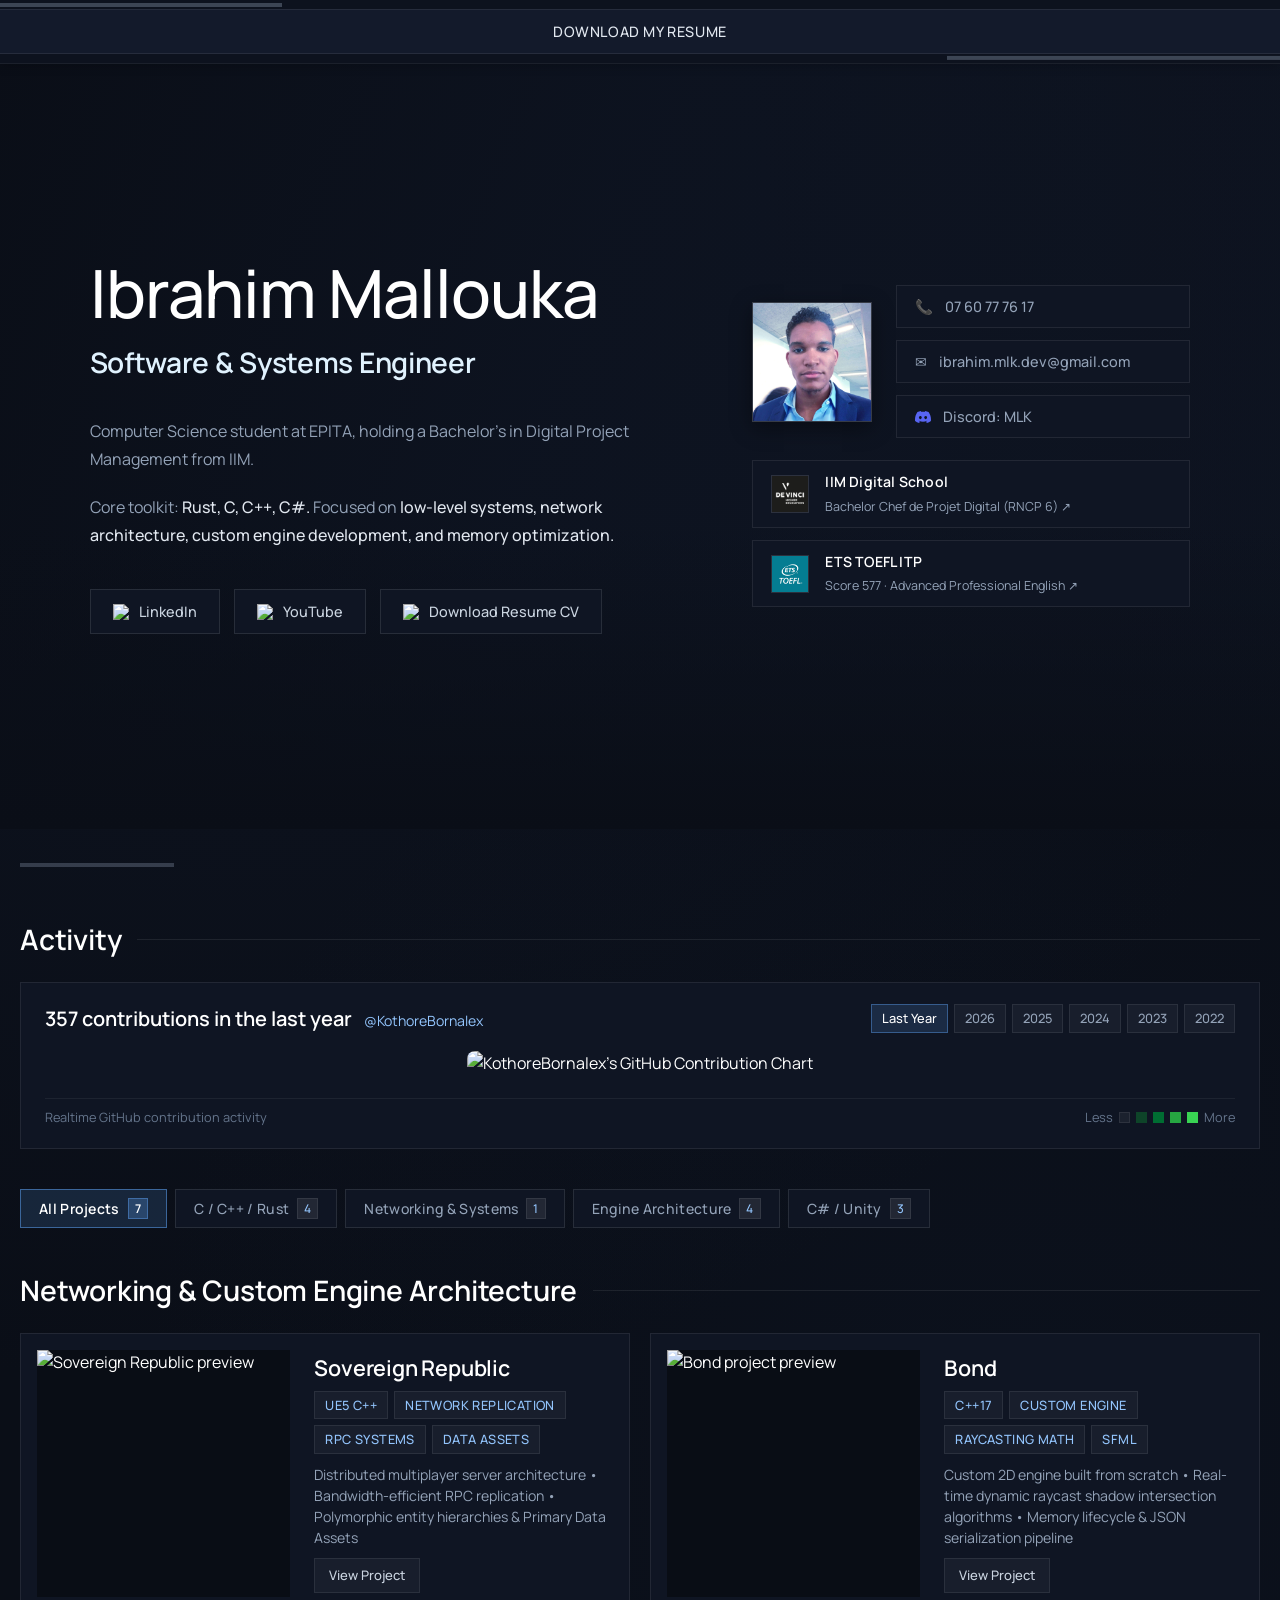
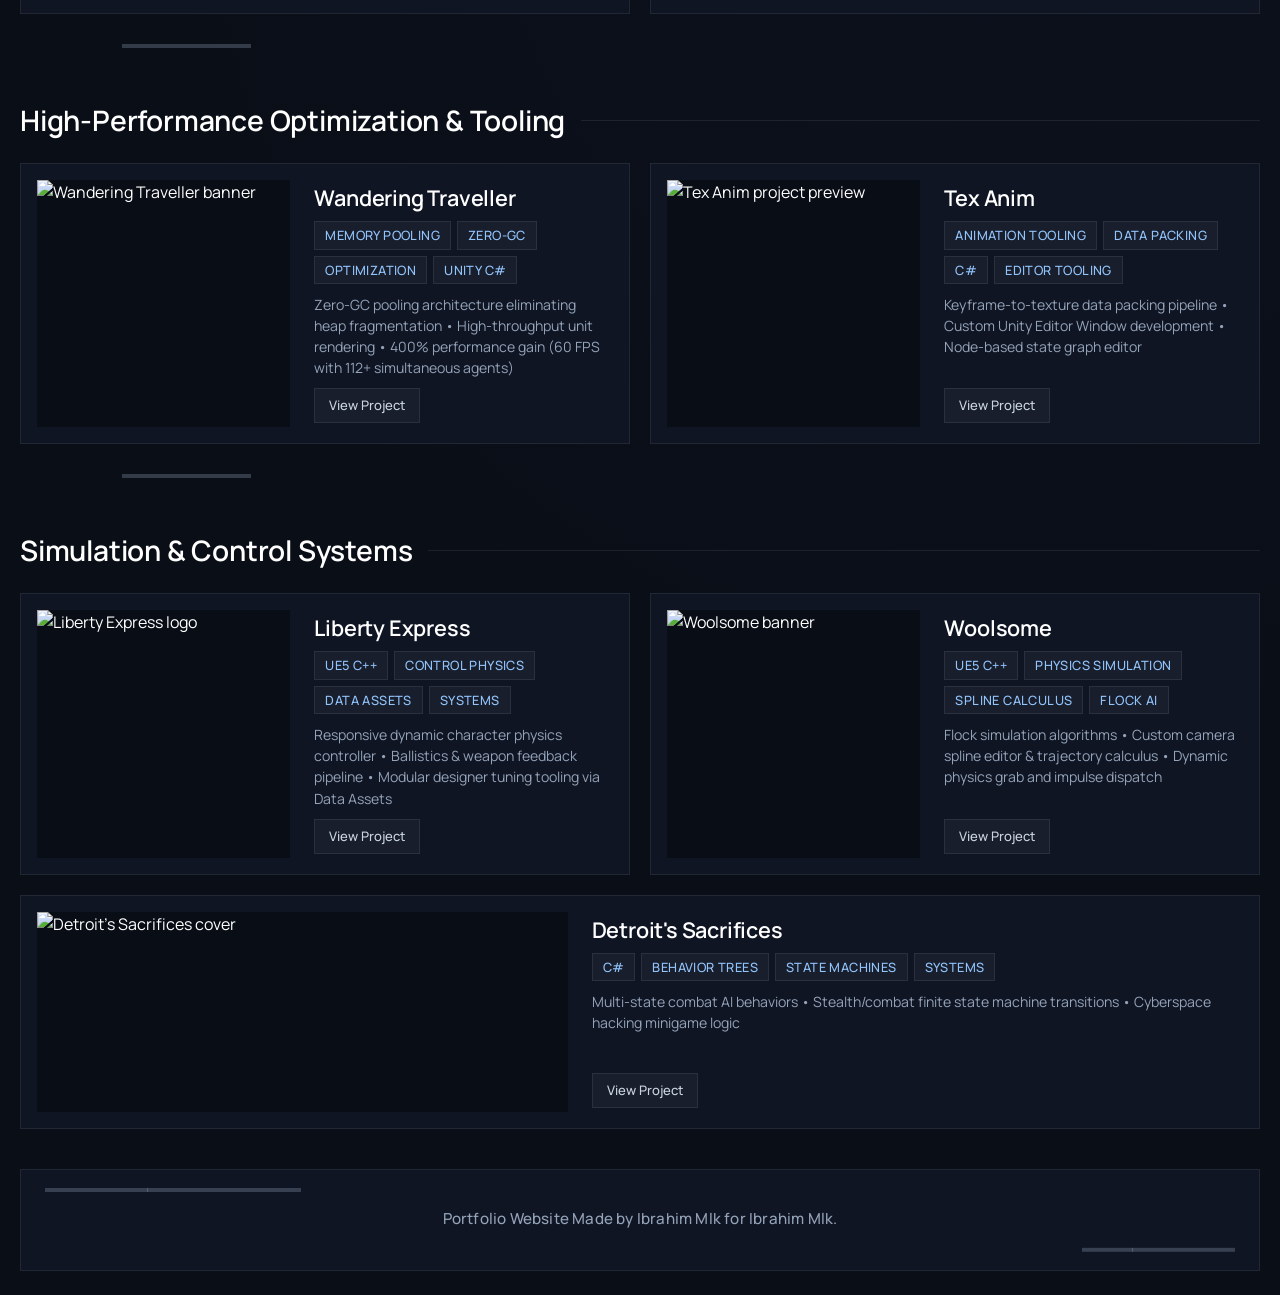
==== commit 7b722551: "Final Upgraded Version" ====
--- a/index.html
+++ b/index.html
@@ -12,7 +12,11 @@
         <meta name="description" content="Portfolio of Ibrahim Mallouka - Computer Science student at EPITA with a Bachelor's in Digital Project Management (IIM). Proficient in Rust, C, C++, and C# with a focus on systems programming, network architecture, custom engine development, and memory optimization.">
         
         <!-- Favicon -->
-        <link rel="icon" type="image/svg+xml" href="favicon.svg">
+        <link rel="shortcut icon" href="favicon.ico" type="image/x-icon">
+        <link rel="icon" href="favicon.ico" type="image/x-icon">
+        <link rel="icon" type="image/png" sizes="32x32" href="favicon.png">
+        <link rel="icon" type="image/png" sizes="16x16" href="favicon.png">
+        <link rel="apple-touch-icon" href="favicon.png">
         
         <!-- Open Graph / Facebook / LinkedIn / Discord -->
         <meta property="og:type" content="website">
@@ -45,7 +49,7 @@
                 </ul>
 
                 <div class="headerButtonContainer">
-                    <a class="headerButton" href="content/CV_MALLOUKA_Ibrahim_GameProgrammer.pdf" download="Mallouka Ibrahim English CV.pdf">
+                    <a class="headerButton" href="content/Ibrahim_MALLOUKA_CV.pdf" download="Ibrahim_MALLOUKA_CV.pdf">
                         DOWNLOAD MY RESUME
                     </a>
                 </div>
@@ -64,63 +68,66 @@
             <!-- Hero Bento Card -->
             <div class="receptionPart">
                 <div class="mainImage">
-                    <div class="heroColumnsContainer">
+                    <div class="floatingHeroContainer">
                         <!-- Left Column: Typography, Bio & Social Actions -->
-                        <div class="heroLeftCol">
-                            <h1 id="MainTitle">Ibrahim Mallouka<br>Software &amp; Systems Engineer</h1>
-                            <h2 id="TitleIntro">Computer Science student at EPITA, holding a Bachelor's in Digital Project Management from IIM.<br>Core toolkit: <strong>Rust, C, C++, C#.</strong> Focused on <strong>low-level systems, network architecture, custom engine development, and memory optimization.</strong></h2>
-                            
-                            <div class="heroLeftSocials">
-                                <a class="networkPill" href="https://www.linkedin.com/in/ibrahimmallouka/" target="_blank" rel="noopener noreferrer">
-                                    <img id="Linkedin" src="css/composant/img/ReseauxLogo/Linkedin.png" alt="LinkedIn profile"> LinkedIn
+                        <div class="floatingLeft">
+                            <div class="floatingTitles">
+                                <h1 id="MainTitle">Ibrahim Mallouka</h1>
+                                <div class="floatingRole">Software &amp; Systems Engineer</div>
+                            </div>
+
+                            <!-- Bio statement -->
+                            <div id="TitleIntro" class="floatingBio">
+                                <p>Computer Science student at EPITA, holding a Bachelor's in Digital Project Management from IIM.</p>
+                                <p>Core toolkit: <strong>Rust, C, C++, C#.</strong> Focused on <strong>low-level systems, network architecture, custom engine development, and memory optimization.</strong></p>
+                            </div>
+
+                            <!-- Social / Action Buttons -->
+                            <div class="floatingActions">
+                                <a class="floatingActionBtn" href="https://www.linkedin.com/in/ibrahimmallouka/" target="_blank" rel="noopener noreferrer">
+                                    <img src="css/composant/img/ReseauxLogo/Linkedin.png" alt="LinkedIn"> LinkedIn
                                 </a>
-                                <a class="networkPill" href="https://www.youtube.com/@ibrahim_mlk" target="_blank" rel="noopener noreferrer">
-                                    <img id="Youtube" src="css/composant/img/ReseauxLogo/Youtube.png" alt="YouTube channel"> YouTube
+                                <a class="floatingActionBtn" href="https://www.youtube.com/@ibrahim_mlk" target="_blank" rel="noopener noreferrer">
+                                    <img src="css/composant/img/ReseauxLogo/Youtube.png" alt="YouTube"> YouTube
                                 </a>
-                                <a class="networkPill" href="content/CV_MALLOUKA_Ibrahim_GameProgrammer.pdf" download="Mallouka Ibrahim English CV.pdf">
-                                    <img id="CVIcon" src="css/composant/img/ReseauxLogo/CV.png" alt="Download CV"> Resume CV
+                                <a class="floatingActionBtn" href="content/Ibrahim_MALLOUKA_CV.pdf" download="Ibrahim_MALLOUKA_CV.pdf">
+                                    <img src="css/composant/img/ReseauxLogo/CV.png" alt="Download CV"> Download Resume CV
                                 </a>
                             </div>
                         </div>
 
-                        <!-- Right Column: Profile, Direct Contacts & Verified Credentials Card -->
-                        <div class="heroRightCol">
-                            <div class="heroProfileCard">
-                                <div>
-                                    <div class="heroCardHeader">Profile &amp; Direct Contact</div>
-                                    <div class="profileContactBlock">
-                                        <img class="profileAvatar" src="css/composant/img/IbrahimMallouka.jpg" alt="Ibrahim Mallouka">
-                                        <div id="Details" class="contactColumn">
-                                            <a class="contactPill" href="tel:+33760777617">
-                                                <span>📞</span> 07 60 77 76 17
-                                            </a>
-                                            <a class="contactPill" href="mailto:ibrahim.mlk.dev@gmail.com">
-                                                <span>✉</span> ibrahim.mlk.dev@gmail.com
-                                            </a>
-                                            <span class="contactPill" title="Discord handle">
-                                                <img src="css/composant/img/ReseauxLogo/discord.svg" alt="Discord"> Discord: MLK
-                                            </span>
-                                        </div>
-                                    </div>
-                                </div>
-
-                                <div class="credentialsColumn">
-                                    <div class="heroCardHeader">Verified Degrees &amp; Language</div>
-                                    <a class="credentialPill" href="css/composant/img/degrees/CertificatDiplômeIIM_ChefProjetDigital.pdf" target="_blank" rel="noopener noreferrer" title="View Official Certificate">
-                                        <img class="credLogo" src="css/composant/img/Logos/devinci_icon.jpg" alt="IIM De Vinci logo">
-                                        <div class="credInfo">
-                                            <span class="credTitle">IIM Digital School</span>
-                                            <span class="credSub">Bachelor Chef de Projet Digital (RNCP 6) ↗</span>
-                                        </div>
+                        <!-- Right Column: Floating Profile Photo & Button Pills (Zero Outer Box) -->
+                        <div class="floatingRight">
+                            <div class="floatingProfileRow">
+                                <img class="floatingAvatar" src="css/composant/img/IbrahimMallouka.jpg" alt="Ibrahim Mallouka">
+                                <div id="Details" class="contactColumn">
+                                    <a class="contactPill" href="tel:+33760777617">
+                                        <span>📞</span> 07 60 77 76 17
                                     </a>
-                                    <a class="credentialPill" href="css/composant/img/degrees/Diplôme_TOEFL_ITP.pdf" target="_blank" rel="noopener noreferrer" title="View Official TOEFL Score Report">
-                                        <img class="credLogo" src="css/composant/img/Logos/TOEFL.jpg" alt="TOEFL logo">
-                                        <div class="credInfo">
-                                            <span class="credTitle">ETS TOEFL ITP</span>
-                                            <span class="credSub">Score 577 / 677 · B2 Gold Level ↗</span>
-                                        </div>
+                                    <a class="contactPill" href="mailto:ibrahim.mlk.dev@gmail.com">
+                                        <span>✉</span> ibrahim.mlk.dev@gmail.com
                                     </a>
-                                </div>
+                                    <span class="contactPill" title="Discord handle">
+                                        <img src="css/composant/img/ReseauxLogo/discord.svg" alt="Discord"> Discord: MLK
+                                    </span>
+                                </div>
+                            </div>
+
+                            <div class="credentialsColumn">
+                                <a class="credentialPill" href="css/composant/img/degrees/CertificatDiplômeIIM_ChefProjetDigital.pdf" target="_blank" rel="noopener noreferrer" title="View Official Certificate">
+                                    <img class="credLogo" src="css/composant/img/Logos/devinci_icon.jpg" alt="IIM De Vinci logo">
+                                    <div class="credInfo">
+                                        <span class="credTitle">IIM Digital School</span>
+                                        <span class="credSub">Bachelor Chef de Projet Digital (RNCP 6) ↗</span>
+                                    </div>
+                                </a>
+                                <a class="credentialPill" href="css/composant/img/degrees/Diplôme_TOEFL_ITP.pdf" target="_blank" rel="noopener noreferrer" title="View Official TOEFL Score Report">
+                                    <img class="credLogo" src="css/composant/img/Logos/TOEFL.jpg" alt="TOEFL logo">
+                                    <div class="credInfo">
+                                        <span class="credTitle">ETS TOEFL ITP</span>
+                                        <span class="credSub">Score 577 · Advanced Professional English ↗</span>
+                                    </div>
+                                </a>
                             </div>
                         </div>
                     </div>
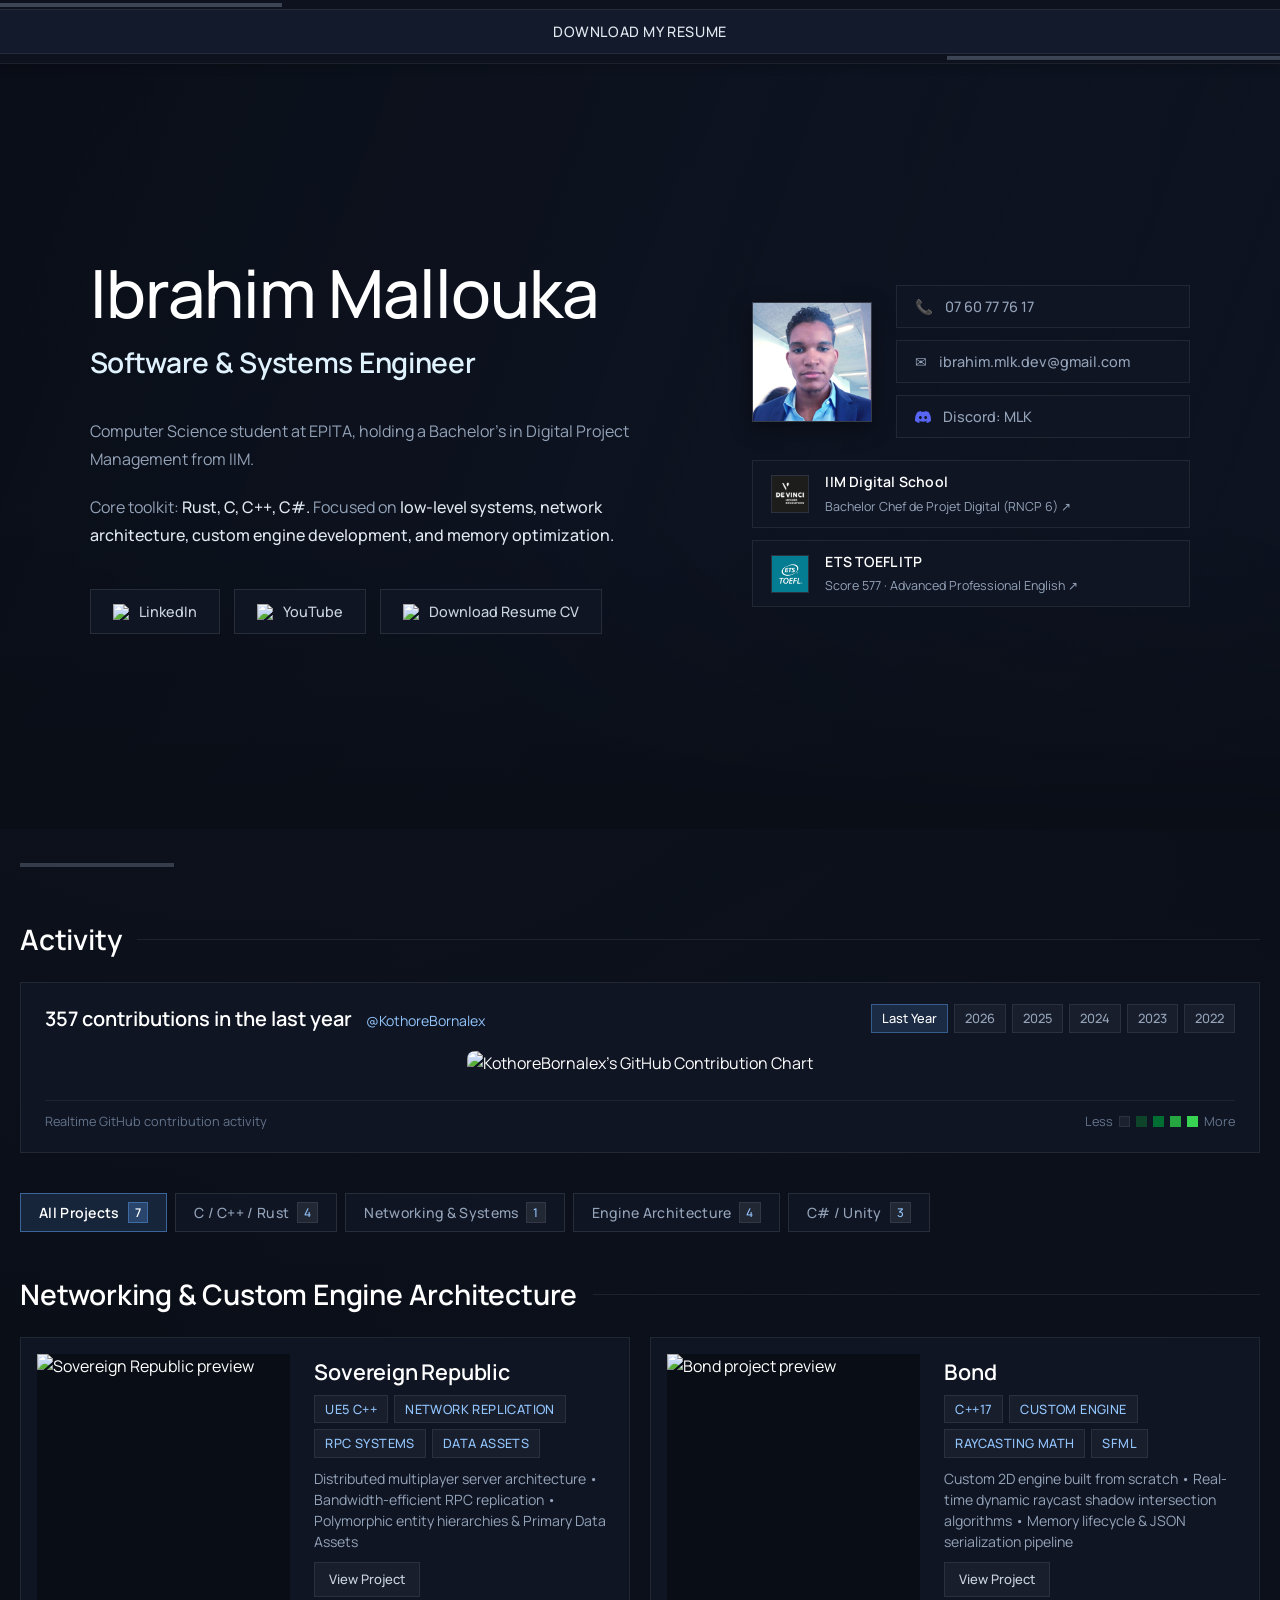
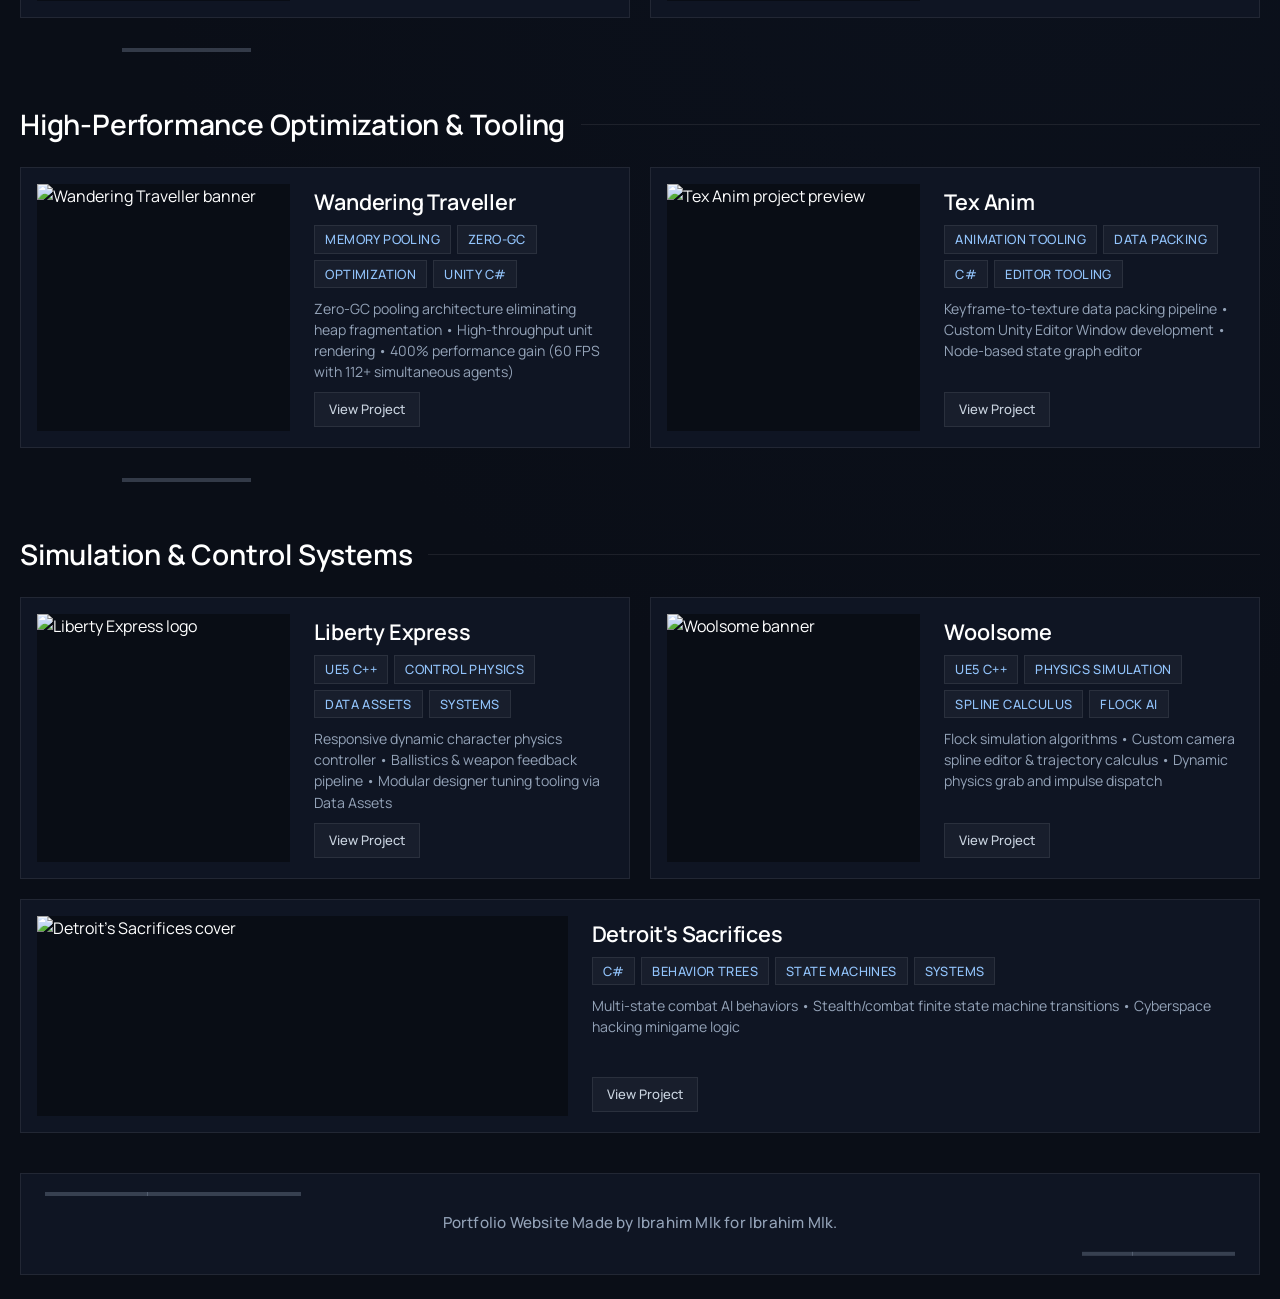
==== commit 5faa324a: "Upgrade transitions" ====
--- a/index.html
+++ b/index.html
@@ -9,7 +9,11 @@
         <!-- Primary Meta Tags -->
         <title>Ibrahim Mallouka - Software &amp; Systems Engineer</title>
         <meta name="title" content="Ibrahim Mallouka - Software &amp; Systems Engineer">
+        <meta name="author" content="Ibrahim Mallouka">
         <meta name="description" content="Portfolio of Ibrahim Mallouka - Computer Science student at EPITA with a Bachelor's in Digital Project Management (IIM). Proficient in Rust, C, C++, and C# with a focus on systems programming, network architecture, custom engine development, and memory optimization.">
+        
+        <link rel="canonical" href="https://kothorebornalex.github.io/CurrentPortfolio/">
+        <meta name="theme-color" content="#0a0e17">
         
         <!-- Favicon -->
         <link rel="shortcut icon" href="favicon.ico" type="image/x-icon">
@@ -19,18 +23,24 @@
         <link rel="apple-touch-icon" href="favicon.png">
         
         <!-- Open Graph / Facebook / LinkedIn / Discord -->
+        <meta property="og:site_name" content="Ibrahim Mallouka Portfolio">
         <meta property="og:type" content="website">
         <meta property="og:url" content="https://kothorebornalex.github.io/CurrentPortfolio/">
         <meta property="og:title" content="Ibrahim Mallouka - Software &amp; Systems Engineer">
         <meta property="og:description" content="Rust, C, C++, C# • Systems programming, network architecture &amp; replication, custom engine development, and memory optimization.">
-        <meta property="og:image" content="css/composant/img/astroboy1.jpeg">
+        <meta property="og:image" content="https://kothorebornalex.github.io/CurrentPortfolio/css/composant/img/og-preview.png">
+        <meta property="og:image:secure_url" content="https://kothorebornalex.github.io/CurrentPortfolio/css/composant/img/og-preview.png">
+        <meta property="og:image:type" content="image/png">
+        <meta property="og:image:width" content="1200">
+        <meta property="og:image:height" content="630">
+        <meta property="og:image:alt" content="Ibrahim Mallouka - Software &amp; Systems Engineer Portfolio">
 
         <!-- Twitter Card -->
         <meta name="twitter:card" content="summary_large_image">
         <meta name="twitter:url" content="https://kothorebornalex.github.io/CurrentPortfolio/">
         <meta name="twitter:title" content="Ibrahim Mallouka - Software &amp; Systems Engineer">
         <meta name="twitter:description" content="Rust, C, C++, C# • Systems programming, network architecture &amp; replication, custom engine development, and memory optimization.">
-        <meta name="twitter:image" content="css/composant/img/astroboy1.jpeg">
+        <meta name="twitter:image" content="https://kothorebornalex.github.io/CurrentPortfolio/css/composant/img/og-preview.png">
 
         <link rel="stylesheet" href="css/IndexStyle.css">
         <link rel="stylesheet" href="css/composant/projectFilter.css">
@@ -101,15 +111,15 @@
                             <div class="floatingProfileRow">
                                 <img class="floatingAvatar" src="css/composant/img/IbrahimMallouka.jpg" alt="Ibrahim Mallouka">
                                 <div id="Details" class="contactColumn">
-                                    <a class="contactPill" href="tel:+33760777617">
+                                    <a class="contactPill" href="tel:+33760777617" data-copy="07 60 77 76 17" data-copy-label="phone number" title="Click to call or copy phone number">
                                         <span>📞</span> 07 60 77 76 17
                                     </a>
-                                    <a class="contactPill" href="mailto:ibrahim.mlk.dev@gmail.com">
+                                    <a class="contactPill" href="mailto:ibrahim.mlk.dev@gmail.com" data-copy="ibrahim.mlk.dev@gmail.com" data-copy-label="email address" title="Click to email or copy address">
                                         <span>✉</span> ibrahim.mlk.dev@gmail.com
                                     </a>
-                                    <span class="contactPill" title="Discord handle">
+                                    <div class="contactPill" data-copy="MLK" data-copy-label="Discord handle (MLK)" title="Click to copy Discord handle" role="button" tabindex="0">
                                         <img src="css/composant/img/ReseauxLogo/discord.svg" alt="Discord"> Discord: MLK
-                                    </span>
+                                    </div>
                                 </div>
                             </div>
 
@@ -403,5 +413,7 @@
 
         <script src="js/githubCalendar.js"></script>
         <script src="js/projectFilter.js"></script>
+        <script src="js/copyToast.js"></script>
+        <script src="js/pageTransitions.js"></script>
     </body>
 </html>
--- a/css/IndexStyle.css
+++ b/css/IndexStyle.css
@@ -38,6 +38,17 @@
     box-sizing: border-box;
 }
 
+@keyframes pageFadeIn {
+    0% {
+        opacity: 0;
+        transform: translateY(10px);
+    }
+    100% {
+        opacity: 1;
+        transform: translateY(0);
+    }
+}
+
 body {
     font-family: 'Manrope', -apple-system, BlinkMacSystemFont, 'Segoe UI', Roboto, sans-serif;
     background-color: var(--bg-main);
@@ -48,6 +59,13 @@
     overflow-x: hidden;
     line-height: 1.6;
     -webkit-font-smoothing: antialiased;
+    animation: pageFadeIn 0.32s cubic-bezier(0.16, 1, 0.3, 1) forwards;
+    transition: opacity 0.18s cubic-bezier(0.4, 0, 0.2, 1), transform 0.18s cubic-bezier(0.4, 0, 0.2, 1);
+}
+
+body.page-is-exiting {
+    opacity: 0 !important;
+    transform: translateY(-8px) !important;
 }
 
 a {
@@ -103,4 +121,31 @@
     background: var(--accent-blue);
     color: #ffffff;
     transform: translateY(-2px);
+}
+
+/* Copy Toast Notification */
+.copyToastNotification {
+    position: fixed;
+    bottom: 28px;
+    left: 50%;
+    transform: translateX(-50%) translateY(20px);
+    background: #0f1523;
+    color: #ffffff;
+    border: 1px solid rgba(96, 165, 250, 0.5);
+    border-radius: 0;
+    padding: 10px 22px;
+    font-family: 'Manrope', sans-serif;
+    font-size: 0.88rem;
+    font-weight: 500;
+    letter-spacing: 0.2px;
+    box-shadow: 0 10px 30px rgba(0, 0, 0, 0.6), 0 0 15px rgba(96, 165, 250, 0.2);
+    z-index: 9999;
+    opacity: 0;
+    pointer-events: none;
+    transition: transform 0.25s cubic-bezier(0.16, 1, 0.3, 1), opacity 0.25s ease;
+}
+
+.copyToastNotification.visible {
+    opacity: 1;
+    transform: translateX(-50%) translateY(0);
 }
